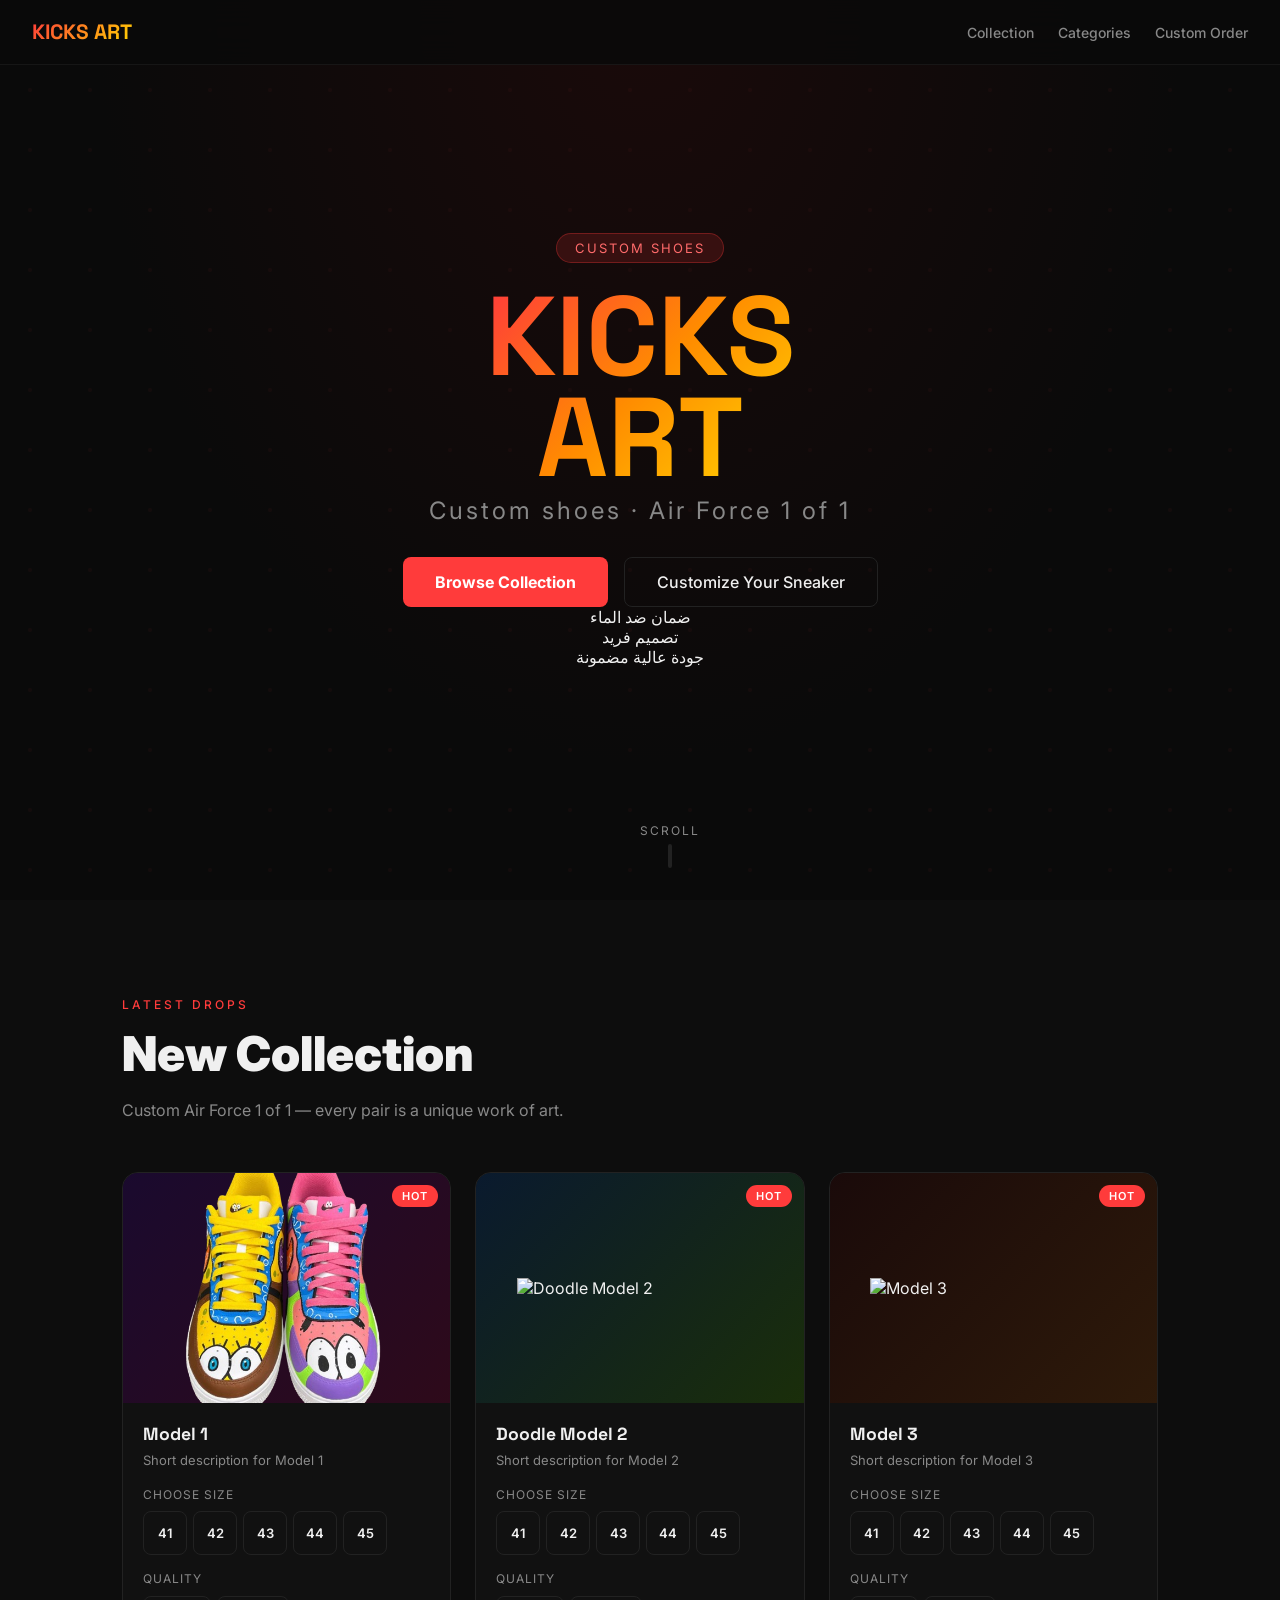
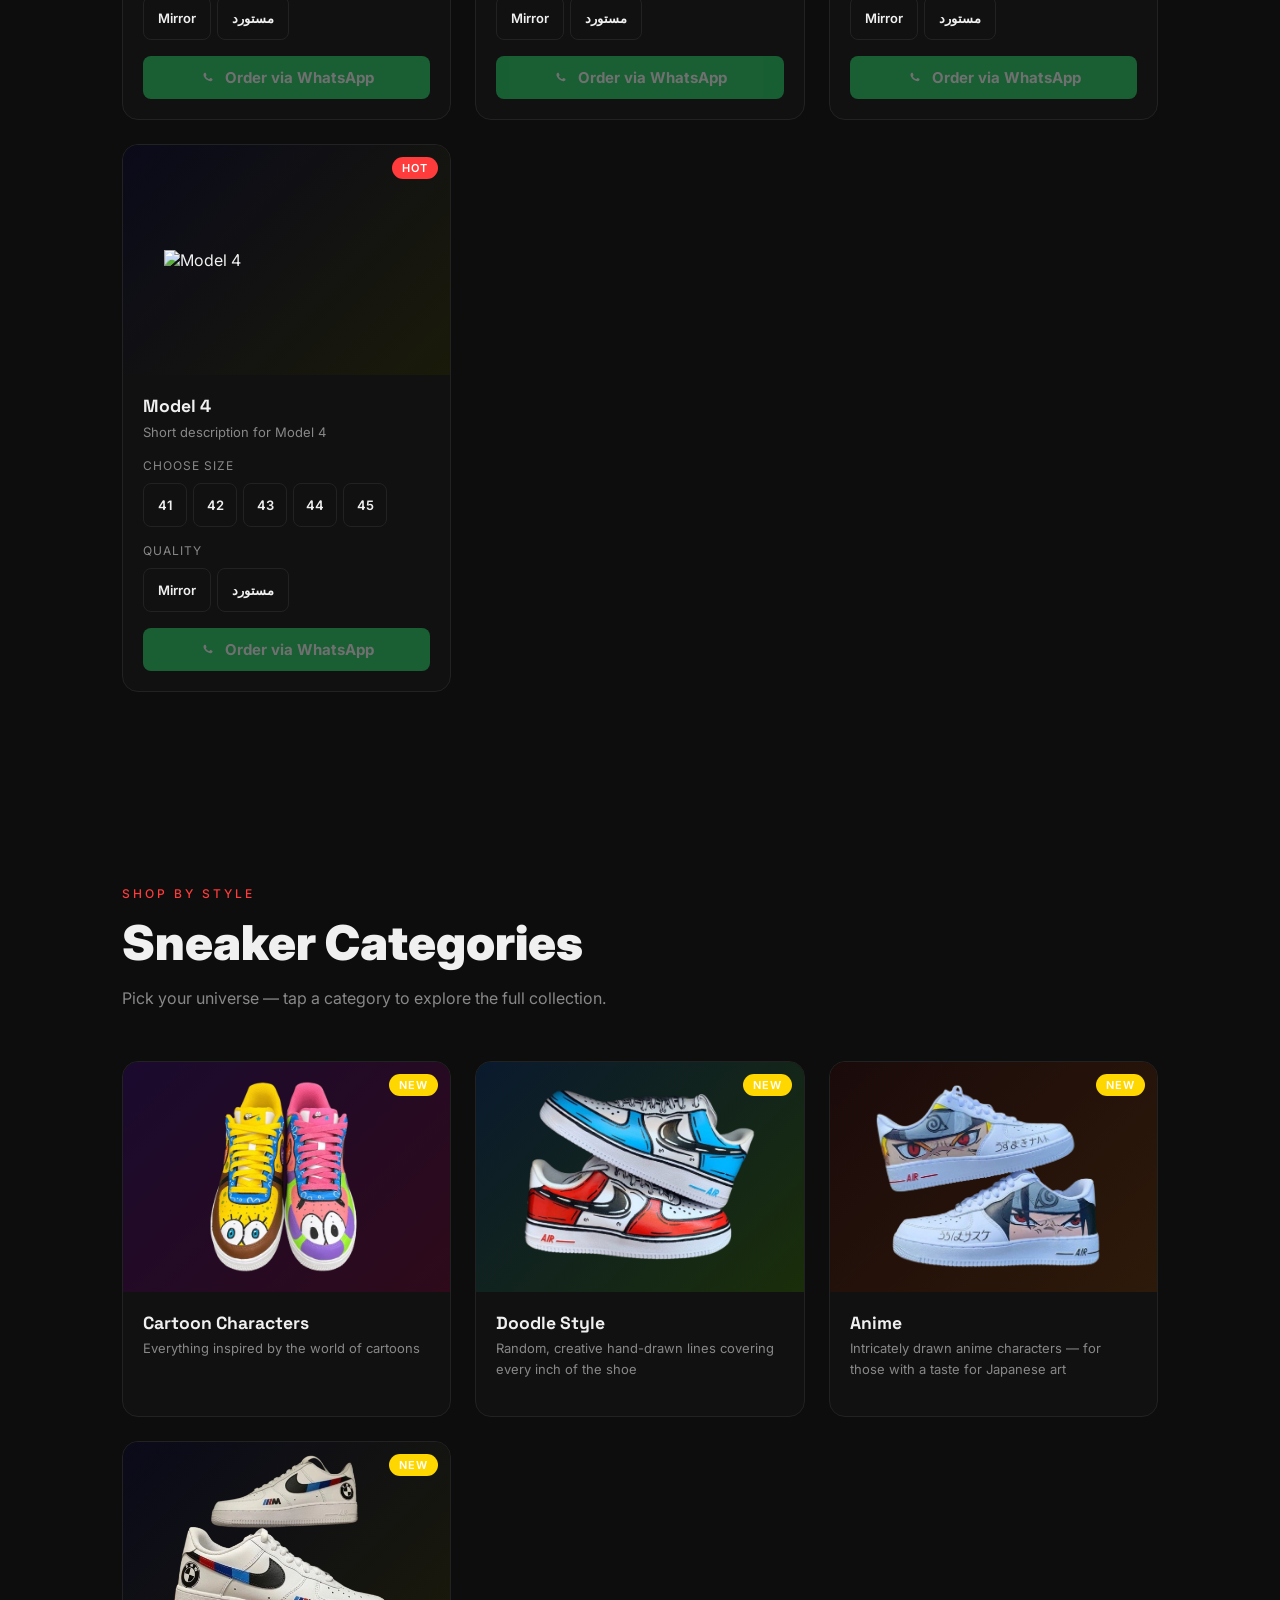
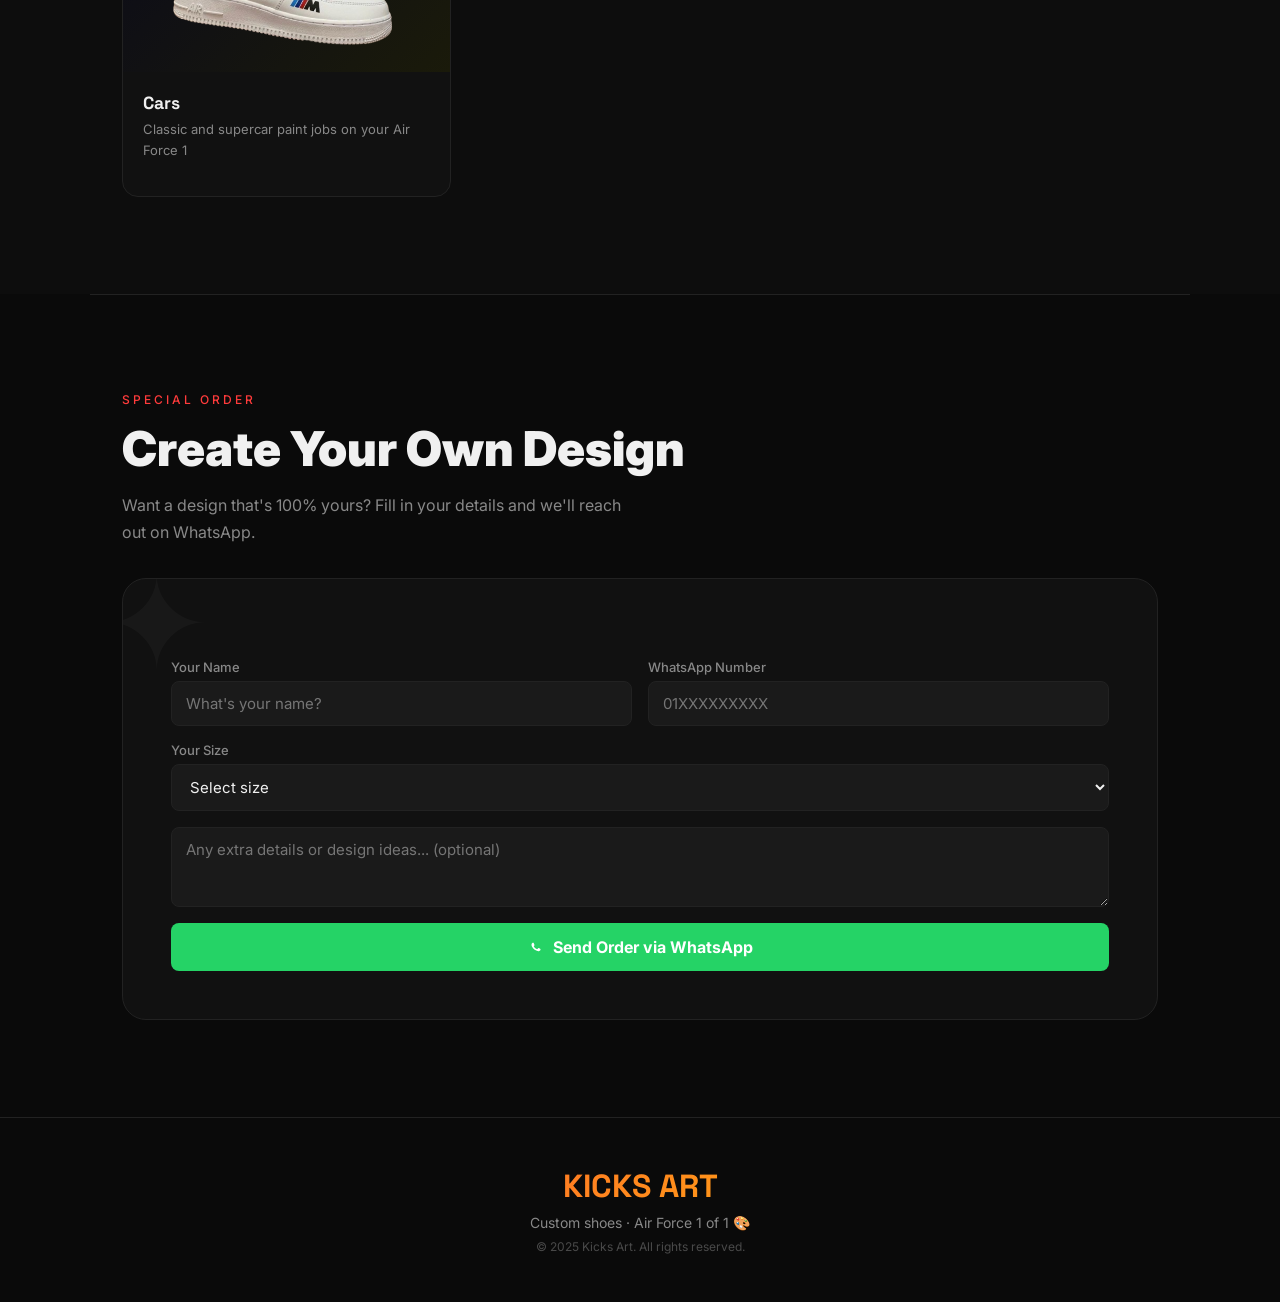
==== index.html @ 42e9f7ea "the website" ====
<!DOCTYPE html>
<html lang="en">
<head>
  <meta charset="UTF-8">
  <meta name="viewport" content="width=device-width, initial-scale=1.0">
  <title>Kicks Art — Custom Sneakers</title>
  <link rel="stylesheet" href="style.css">
</head>
<body>

  <nav>
    <a class="nav-logo" href="#">KICKS ART</a>
    <div class="nav-links">
      <a href="#products">Collection</a>
      <a href="#categories">Categories</a>
      <a href="#custom">Custom Order</a>
    </div>
  </nav>

  <!-- ── HERO ── -->
  <div class="hero">
    <div class="hero-badge"> Custom Shoes</div>
    <h1>KICKS<br>ART</h1>
    <h2>Custom shoes · Air Force 1 of 1</h2>
    <div class="hero-cta">
      <a href="#products" class="btn-primary">Browse Collection</a>
      <a href="#custom"   class="btn-outline">Customize Your Sneaker</a>
    </div>
     <div class="hero-features">
      <div class="hero-feature"><span></span> ضمان ضد الماء</div>
      <div class="hero-feature"><span></span> تصميم فريد </div>
      <div class="hero-feature"><span></span> جودة عالية مضمونة</div>
    </div>
    <div class="scroll-indicator">
      <span>SCROLL</span>
      <div class="scroll-dot"></div>
    </div>
  </div>

  <!-- ── NEW COLLECTION ── -->
  <div id="products" style="background:#0d0d0d;padding:1px 0">
    <section>
      <div class="products-header">
        <div>
          <div class="section-label">Latest Drops</div>
          <h2 class="section-title">New Collection</h2>
          <p class="section-sub">Custom Air Force 1 of 1 — every pair is a unique work of art.</p>
        </div>
      </div>
      <div class="products-grid" id="productsGrid"></div>
    </section>
  </div>

  <!-- ── SNEAKER CATEGORIES ── -->
  <div id="categories" style="background:#0d0d0d;padding:1px 0">
    <section>
      <div class="products-header">
        <div>
          <div class="section-label">Shop by Style</div>
          <h2 class="section-title">Sneaker Categories</h2>
          <p class="section-sub">Pick your universe — tap a category to explore the full collection.</p>
        </div>
      </div>
      <div class="products-grid" id="productsSEC"></div>
    </section>
  </div>

  <div class="divider"></div>

  <!-- ── CUSTOM ORDER FORM ── -->
  <div id="custom" style="padding:1px 0">
    <section>
      <div class="section-label">Special Order</div>
      <h2 class="section-title">Create Your Own Design</h2>
      <p class="section-sub">Want a design that's 100% yours? Fill in your details and we'll reach out on WhatsApp.</p>

      <div class="custom-section" style="margin-top:2rem">
        <div class="custom-form">
          <div class="form-group">
            <label class="form-label">Your Name</label>
            <input class="form-input" id="custName" placeholder="What's your name?" type="text">
          </div>
          <div class="form-group">
            <label class="form-label">WhatsApp Number</label>
            <input class="form-input" id="custPhone" placeholder="01XXXXXXXXX" type="tel">
          </div>
          <div class="form-group" style="grid-column:1/-1">
            <label class="form-label">Your Size</label>
            <select class="form-input" id="custSize" style="cursor:pointer">
              <option value="">Select size</option>
              <option>41</option>
              <option>42</option>
              <option>43</option>
              <option>44</option>
              <option>45</option>
            </select>
          </div>
          <textarea class="form-textarea" id="custDetails" placeholder="Any extra details or design ideas... (optional)"></textarea>
          <button class="form-submit" onclick="submitCustomOrder()">
            <svg class="wa-icon" width="18" height="18" viewBox="0 0 24 24" fill="white">
              <path d="M17.472 14.382c-.297-.149-1.758-.867-2.03-.967-.273-.099-.471-.148-.67.15-.197.297-.767.966-.94 1.164-.173.199-.347.223-.644.075-.297-.15-1.255-.463-2.39-1.475-.883-.788-1.48-1.761-1.653-2.059-.173-.297-.018-.458.13-.606.134-.133.298-.347.446-.52.149-.174.198-.298.298-.497.099-.198.05-.371-.025-.52-.075-.149-.669-1.612-.916-2.207-.242-.579-.487-.5-.669-.51-.173-.008-.371-.01-.57-.01-.198 0-.52.074-.792.372-.272.297-1.04 1.016-1.04 2.479 0 1.462 1.065 2.875 1.213 3.074.149.198 2.096 3.2 5.077 4.487.709.306 1.262.489 1.694.625.712.227 1.36.195 1.871.118.571-.085 1.758-.719 2.006-1.413.248-.694.248-1.289.173-1.413-.074-.124-.272-.198-.57-.347"/>
            </svg>
            Send Order via WhatsApp
          </button>
        </div>
      </div>
    </section>
  </div>

  <footer>
    <div class="footer-logo">KICKS ART</div>
    <p style="margin-bottom:0.5rem">Custom shoes · Air Force 1 of 1 🎨</p>
    <p style="font-size:12px;opacity:0.5">© 2025 Kicks Art. All rights reserved.</p>
  </footer>

  <script>
    const WA_NUMBER = "201032995178";
    const SIZES   = [41, 42, 43, 44, 45];
    const QUALITY = ["Mirror", "مستورد"];

    const selectedSizes   = {};
    const selectedQuality = {};

    /* ── NEW COLLECTION products ─────────────────────────────────────── */
    const PRODUCTS = [
      {
        id: 1,
        name: "Model 1",
        desc: "Short description for Model 1",
        tag: "HOT", tagClass: "tag-hot",
        bg: "linear-gradient(135deg,#1a0a2e,#2e0a1a)",
        image: "img/image-removebg-preview (4).png"
      },
      {
        id: 2,
        name: "Doodle Model 2",
        desc: "Short description for Model 2",
        tag: "HOT", tagClass: "tag-hot",
        bg: "linear-gradient(135deg,#0a1a2e,#1a2e0a)",
        image: "img/image-removebg-preview (2).png"
      },
      {
        id: 3,
        name: "Model 3",
        desc: "Short description for Model 3",
        tag: "HOT", tagClass: "tag-hot",
        bg: "linear-gradient(135deg,#1a0a0a,#2e1a0a)",
        image: "img/image-removebg-preview (3).png"
      },
      {
        id: 4,
        name: "Model 4",
        desc: "Short description for Model 4",
        tag: "HOT", tagClass: "tag-hot",
        bg: "linear-gradient(135deg,#0a0a1a,#1a1a0a)",
        image: "img/image-removebg-preview (5).png"
      },
    ];

    /* ── CATEGORY SECTIONS ────────────────────────────────────────────── */
    const Sections = [
      {
        id: 1,
        name: "Cartoon Characters",
        desc: "Everything inspired by the world of cartoons",
        tag: "NEW", tagClass: "tag-new",
        bg: "linear-gradient(135deg,#1a0a2e,#2e0a1a)",
        image: "img/image-removebg-preview (4).png",
        link: "cartoon.html",
        classs: "bg"
      },
      {
        id: 2,
        name: "Doodle Style",
        desc: "Random, creative hand-drawn lines covering every inch of the shoe",
        tag: "NEW", tagClass: "tag-new",
        bg: "linear-gradient(135deg,#0a1a2e,#1a2e0a)",
        image: "img/doodle.png",
        link: "doodle.html",
        classs: "sm"
      },
      {
        id: 3,
        name: "Anime",
        desc: "Intricately drawn anime characters — for those with a taste for Japanese art",
        tag: "NEW", tagClass: "tag-new",
        bg: "linear-gradient(135deg,#1a0a0a,#2e1a0a)",
        image: "img/anime.png",
        link: "anime.html",
        classs: "sm"
      },
      {
        id: 4,
        name: "Cars",
        desc: "Classic and supercar paint jobs on your Air Force 1",
        tag: "NEW", tagClass: "tag-new",
        bg: "linear-gradient(135deg,#0a0a1a,#1a1a0a)",
        image: "img/car.png",
        link: "cars.html",
        classs: "sm"
      },
    ];

    /* ── RENDER helpers ───────────────────────────────────────────────── */
    const waIconSVG = `<svg class="wa-icon" width="18" height="18" viewBox="0 0 24 24" fill="white"><path d="M17.472 14.382c-.297-.149-1.758-.867-2.03-.967-.273-.099-.471-.148-.67.15-.197.297-.767.966-.94 1.164-.173.199-.347.223-.644.075-.297-.15-1.255-.463-2.39-1.475-.883-.788-1.48-1.761-1.653-2.059-.173-.297-.018-.458.13-.606.134-.133.298-.347.446-.52.149-.174.198-.298.298-.497.099-.198.05-.371-.025-.52-.075-.149-.669-1.612-.916-2.207-.242-.579-.487-.5-.669-.51-.173-.008-.371-.01-.57-.01-.198 0-.52.074-.792.372-.272.297-1.04 1.016-1.04 2.479 0 1.462 1.065 2.875 1.213 3.074.149.198 2.096 3.2 5.077 4.487.709.306 1.262.489 1.694.625.712.227 1.36.195 1.871.118.571-.085 1.758-.719 2.006-1.413.248-.694.248-1.289.173-1.413-.074-.124-.272-.198-.57-.347"/></svg>`;

    function productCardHTML(p) {
      return `
      <div class="product-card">
        <div class="product-img" style="background:${p.bg}">
          <img class="${p.classs}" src="${p.image}" style="width:80%;" alt="${p.name}">
          ${p.tag ? `<span class="product-tag ${p.tagClass}">${p.tag}</span>` : ""}
        </div>
        <div class="product-body">
          <div class="product-name">${p.name}</div>
          <div class="product-desc">${p.desc}</div>
          <div class="size-label">Choose Size</div>
          <div class="sizes">
            ${SIZES.map(s => `<button class="size-btn" data-product="${p.id}" data-size="${s}" onclick="selectSize(${p.id},'${s}',this)">${s}</button>`).join("")}
          </div>
          <div class="size-label">Quality</div>
          <div class="qua">
            ${QUALITY.map(q => `<button class="qua-btn" data-product="${p.id}" data-quality="${q}" onclick="selectQuality(${p.id},'${q}',this)">${q}</button>`).join("")}
          </div>
          <button class="order-btn" id="order-${p.id}" onclick="orderProduct(${p.id},'${p.name}')">
            ${waIconSVG} Order via WhatsApp
          </button>
        </div>
      </div>`;
    }

    function renderProducts() {
      document.getElementById("productsGrid").innerHTML = PRODUCTS.map(productCardHTML).join("");
    }

    function renderSections() {
      document.getElementById("productsSEC").innerHTML = Sections.map(p => `
      <div class="product-card" style="cursor:pointer" onclick="location.href='${p.link}'">
        <div class="product-img" style="background:${p.bg}">
          <img class="${p.classs}" src="${p.image}" alt="${p.name}">
          ${p.tag ? `<span class="product-tag ${p.tagClass}">${p.tag}</span>` : ""}
        </div>
        <div class="product-body">
          <div class="product-name">${p.name}</div>
          <div class="product-desc">${p.desc}</div>
        </div>
      </div>`).join("");
    }

    /* ── Interaction logic ────────────────────────────────────────────── */
    function selectSize(productId, size, btn) {
      document.querySelectorAll(`[data-product="${productId}"][data-size]`).forEach(b => b.classList.remove("selected"));
      btn.classList.add("selected");
      selectedSizes[productId] = size;
      updateOrderButton(productId);
    }

    function selectQuality(productId, quality, btn) {
      document.querySelectorAll(`[data-product="${productId}"][data-quality]`).forEach(b => b.classList.remove("selected"));
      btn.classList.add("selected");
      selectedQuality[productId] = quality;
      updateOrderButton(productId);
    }

    function updateOrderButton(productId) {
      const btn = document.getElementById(`order-${productId}`);
      if (selectedSizes[productId] && selectedQuality[productId]) {
        btn.classList.add("ready");
      } else {
        btn.classList.remove("ready");
      }
    }

    function orderProduct(productId, productName) {
      const size    = selectedSizes[productId];
      const quality = selectedQuality[productId];
      if (!size || !quality) return;
      const msg = encodeURIComponent(
        `أهلاً
عايز أطلب "${productName}"\nfrom Kicks Art\nSize: ${size}\nQuality: ${quality}`
      );
      window.open(`https://wa.me/${WA_NUMBER}?text=${msg}`, "_blank");
    }

    function submitCustomOrder() {
      const name    = document.getElementById("custName").value.trim();
      const phone   = document.getElementById("custPhone").value.trim();
      const size    = document.getElementById("custSize").value;
      const details = document.getElementById("custDetails").value.trim();
      if (!name || !phone) { alert("Please enter your name and phone number 🙏"); return; }
      let msg = `Hello \nI'd like a custom sneaker from Kicks Art\n\nName: ${name}\nPhone: ${phone}`;
      if (size)    msg += `\nSize: ${size}`;
      if (details) msg += `\nExtra details: ${details}`;
      msg += `\n\nLooking forward to hearing from you! 🔥`;
      window.open(`https://wa.me/${WA_NUMBER}?text=${encodeURIComponent(msg)}`, "_blank");
    }

    renderProducts();
    renderSections();

    document.querySelectorAll('a[href^="#"]').forEach(a => {
      a.addEventListener("click", e => {
        e.preventDefault();
        const el = document.querySelector(a.getAttribute("href"));
        if (el) el.scrollIntoView({ behavior: "smooth", block: "start" });
      });
    });
  </script>
</body>
</html>
---- style.css ----
/* ===========================
   KICKS ART — Global Styles
   =========================== */

@import url('https://fonts.googleapis.com/css2?family=Space+Grotesk:wght@400;500;700&family=Inter:wght@400;500;700;900&display=swap');

* {
  margin: 0;
  padding: 0;
  box-sizing: border-box;
}

:root {
  --wa:      #25D366;
  --accent:  #FF3B3B;
  --dark:    #0A0A0A;
  --card:    #111111;
  --border:  #222222;
  --text:    #F0F0F0;
  --muted:   #888888;
  --gold:    #FFD700;
}

body {
  background: var(--dark);
  color: var(--text);
  font-family: 'Inter', sans-serif;
  min-height: 100vh;
  overflow-x: hidden;
  direction: ltr;
  text-align: left;
}

/* ── NAV ── */
nav {
  position: fixed;
  top: 0; left: 0; right: 0;
  z-index: 100;
  display: flex;
  justify-content: space-between;
  align-items: center;
  padding: 1.2rem 2rem;
  background: rgba(10,10,10,0.85);
  backdrop-filter: blur(20px);
  border-bottom: 1px solid rgba(255,255,255,0.05);
}

.nav-logo {
  font-family: 'Space Grotesk', sans-serif;
  font-size: 1.3rem;
  font-weight: 700;
  background: linear-gradient(135deg, #FF3B3B, #FFD700);
  -webkit-background-clip: text;
  -webkit-text-fill-color: transparent;
  background-clip: text;
  text-decoration: none;
}

.nav-links {
  display: flex;
  gap: 1.5rem;
}

.nav-links a {
  color: var(--muted);
  text-decoration: none;
  font-size: 14px;
  font-weight: 500;
  transition: color 0.2s;
}

.nav-links a:hover { color: var(--text); }

/* ── HERO ── */
.hero {
  min-height: 100vh;
  display: flex;
  flex-direction: column;
  align-items: center;
  justify-content: center;
  position: relative;
  overflow: hidden;
  text-align: center;
  padding: 2rem;
  background: radial-gradient(ellipse at top, #1a0a0a 0%, #0A0A0A 60%);
}

.hero::before {
  content: '';
  position: absolute;
  inset: 0;
  background: url("data:image/svg+xml,%3Csvg width='60' height='60' viewBox='0 0 60 60' xmlns='http://www.w3.org/2000/svg'%3E%3Cg fill='none' fill-rule='evenodd'%3E%3Cg fill='%23FF3B3B' fill-opacity='0.04'%3E%3Ccircle cx='30' cy='30' r='2'/%3E%3C/g%3E%3C/g%3E%3C/svg%3E");
  z-index: 0;
}

.hero-badge {
  background: rgba(255,59,59,0.15);
  border: 1px solid rgba(255,59,59,0.3);
  color: #FF6B6B;
  padding: 6px 18px;
  border-radius: 100px;
  font-size: 13px;
  margin-bottom: 1.5rem;
  letter-spacing: 2px;
  text-transform: uppercase;
  position: relative;
  z-index: 1;
}

.hero h1 {
  font-size: clamp(3rem, 10vw, 7rem);
  font-weight: 900;
  line-height: 0.9;
  position: relative;
  z-index: 1;
  margin-bottom: 0.5rem;
  font-family: 'Space Grotesk', sans-serif;
  background: linear-gradient(135deg, #FF3B3B, #FF8C00, #FFD700);
  -webkit-background-clip: text;
  -webkit-text-fill-color: transparent;
  background-clip: text;
}

.hero h2 {
  font-size: clamp(1rem, 3vw, 1.5rem);
  color: var(--muted);
  font-weight: 400;
  position: relative;
  z-index: 1;
  margin-bottom: 2rem;
  letter-spacing: 3px;
}

.hero-cta {
  display: flex;
  gap: 1rem;
  flex-wrap: wrap;
  justify-content: center;
  position: relative;
  z-index: 1;
}

/* ── CATEGORY HERO (sub-pages) ── */
.category-hero {
  min-height: 50vh;
  display: flex;
  flex-direction: column;
  align-items: center;
  justify-content: center;
  text-align: center;
  padding: 8rem 2rem 4rem;
  position: relative;
  overflow: hidden;
  background: radial-gradient(ellipse at top, #1a0a0a 0%, #0A0A0A 70%);
}

.category-hero::before {
  content: '';
  position: absolute;
  inset: 0;
  background: url("data:image/svg+xml,%3Csvg width='60' height='60' viewBox='0 0 60 60' xmlns='http://www.w3.org/2000/svg'%3E%3Cg fill='none' fill-rule='evenodd'%3E%3Cg fill='%23FF3B3B' fill-opacity='0.04'%3E%3Ccircle cx='30' cy='30' r='2'/%3E%3C/g%3E%3C/g%3E%3C/svg%3E");
  z-index: 0;
}

.category-hero > * { position: relative; z-index: 1; }

.category-hero h1 {
  font-size: clamp(2.5rem, 8vw, 5rem);
  font-weight: 900;
  font-family: 'Space Grotesk', sans-serif;
  background: linear-gradient(135deg, #FF3B3B, #FF8C00, #FFD700);
  -webkit-background-clip: text;
  -webkit-text-fill-color: transparent;
  background-clip: text;
  margin-bottom: 0.75rem;
}

.category-hero p {
  color: var(--muted);
  font-size: 1rem;
  max-width: 480px;
  line-height: 1.7;
}

/* ── BUTTONS ── */
.btn-primary {
  background: var(--accent);
  color: #fff;
  padding: 14px 32px;
  border: none;
  border-radius: 8px;
  font-size: 16px;
  font-family: 'Inter', sans-serif;
  font-weight: 700;
  cursor: pointer;
  text-decoration: none;
  display: inline-flex;
  align-items: center;
  gap: 8px;
  transition: transform 0.2s, box-shadow 0.2s;
}

.btn-primary:hover {
  transform: translateY(-2px);
  box-shadow: 0 8px 25px rgba(255,59,59,0.4);
}

.btn-outline {
  background: transparent;
  color: var(--text);
  padding: 14px 32px;
  border: 1px solid var(--border);
  border-radius: 8px;
  font-size: 16px;
  font-family: 'Inter', sans-serif;
  font-weight: 500;
  cursor: pointer;
  text-decoration: none;
  display: inline-flex;
  align-items: center;
  gap: 8px;
  transition: border-color 0.2s, background 0.2s;
}

.btn-outline:hover {
  border-color: #555;
  background: #1a1a1a;
}

.btn-back {
  display: inline-flex;
  align-items: center;
  gap: 6px;
  color: var(--muted);
  text-decoration: none;
  font-size: 14px;
  font-weight: 500;
  transition: color 0.2s;
  margin-bottom: 1rem;
}

.btn-back:hover { color: var(--text); }

/* ── SCROLL INDICATOR ── */
.scroll-indicator {
  position: absolute;
  bottom: 2rem;
  left: 50%;
  transform: translateX(-50%);
  z-index: 1;
  display: flex;
  flex-direction: column;
  align-items: center;
  gap: 6px;
  color: var(--muted);
  font-size: 12px;
  letter-spacing: 2px;
}

.scroll-dot {
  width: 4px;
  height: 24px;
  border-radius: 100px;
  background: var(--border);
  position: relative;
  overflow: hidden;
}

.scroll-dot::after {
  content: '';
  position: absolute;
  top: -100%; left: 0;
  width: 100%; height: 100%;
  background: var(--accent);
  border-radius: 100px;
  animation: scrollDot 1.5s ease-in-out infinite;
}

@keyframes scrollDot { to { top: 100%; } }

/* ── SECTION LAYOUT ── */
section {
  padding: 6rem 2rem;
  max-width: 1100px;
  margin: 0 auto;
}

.section-label {
  font-size: 12px;
  letter-spacing: 3px;
  text-transform: uppercase;
  color: var(--accent);
  font-weight: 500;
  margin-bottom: 1rem;
}

.section-title {
  font-size: clamp(2rem, 5vw, 3rem);
  font-weight: 900;
  line-height: 1.1;
  margin-bottom: 1rem;
}

.section-sub {
  color: var(--muted);
  font-size: 1rem;
  max-width: 500px;
  line-height: 1.7;
}

.divider {
  height: 1px;
  background: var(--border);
  max-width: 1100px;
  margin: 0 auto;
}

/* ── PRODUCTS ── */
.products-header {
  display: flex;
  justify-content: space-between;
  align-items: flex-end;
  margin-bottom: 3rem;
  flex-wrap: wrap;
  gap: 1rem;
}

.products-grid {
  display: grid;
  grid-template-columns: repeat(auto-fill, minmax(300px, 1fr));
  gap: 1.5rem;
}

.product-card {
  background: var(--card);
  border: 1px solid var(--border);
  border-radius: 16px;
  overflow: hidden;
  transition: border-color 0.2s, transform 0.2s;
}

.product-card:hover {
  border-color: #333;
  transform: translateY(-4px);
}

.product-img{
  height:230px;
  display:flex;
  align-items:center;
  justify-content:center;
  overflow:hidden;
  position:relative;
  padding:10px;
}

.product-img .sm{
  width:80%;          /* تكبير */
  height:280%;
  object-fit:contain;  /* يحافظ على الشكل */
  object-position:center;
}
.product-img .bg{
  width:60%;          /* تكبير */
  height:280%;
  object-fit:contain;  /* يحافظ على الشكل */
  object-position:center;
}
.product-img .th{
  width:60%;          /* تكبير */
  height:280%;
  object-fit:contain;  /* يحافظ على الشكل */
  object-position:center;
}
.product-img .ff{
  width:75%;          /* تكبير */
  height:280%;
  object-fit:contain;  /* يحافظ على الشكل */
  object-position:center;
}

.product-tag {
  position: absolute;
  top: 12px; right: 12px;
  color: #fff;
  font-size: 11px;
  padding: 4px 10px;
  border-radius: 100px;
  font-weight: 600;
  letter-spacing: 1px;
}

.tag-hot { background: var(--accent); }
.tag-new { background: var(--gold); color: #ffffff; }

.product-body { padding: 1.25rem; }

.product-name {
  font-size: 1.1rem;
  font-weight: 700;
  margin-bottom: 0.3rem;
  font-family: 'Space Grotesk', sans-serif;
}

.product-desc {
  font-size: 13px;
  color: var(--muted);
  margin-bottom: 1rem;
  line-height: 1.6;
}

/* ── SIZE & QUALITY SELECTORS ── */
.size-label {
  font-size: 12px;
  color: var(--muted);
  letter-spacing: 1px;
  text-transform: uppercase;
  margin-bottom: 0.6rem;
}

.sizes {
  display: flex;
  gap: 6px;
  flex-wrap: wrap;
  margin-bottom: 1rem;
}

.qua {
  display: flex;
  gap: 6px;
  flex-wrap: wrap;
  margin-bottom: 1rem;
}

.size-btn {
  width: 44px; height: 44px;
  border-radius: 8px;
  border: 1px solid var(--border);
  background: transparent;
  color: var(--text);
  font-size: 13px;
  font-weight: 600;
  cursor: pointer;
  font-family: 'Inter', sans-serif;
  transition: all 0.15s;
}

.size-btn:hover { border-color: #555; background: #1a1a1a; }
.size-btn.selected { border-color: var(--accent); background: #1f1f1f; color: var(--wa); }

.qua-btn {
  padding: 0 14px;
  height: 44px;
  border-radius: 8px;
  border: 1px solid var(--border);
  background: transparent;
  color: var(--text);
  font-size: 13px;
  font-weight: 600;
  cursor: pointer;
  font-family: 'Inter', sans-serif;
  transition: all 0.15s;
}

.qua-btn:hover { border-color: #555; background: #1a1a1a; }
.qua-btn.selected { border-color: var(--accent); background: #1f1f1f; color: var(--wa); }

/* ── ORDER BUTTON ── */
.order-btn {
  width: 100%;
  padding: 12px;
  border-radius: 8px;
  border: none;
  background: var(--wa);
  color: #fff;
  font-size: 15px;
  font-weight: 700;
  font-family: 'Inter', sans-serif;
  cursor: pointer;
  display: flex;
  align-items: center;
  justify-content: center;
  gap: 8px;
  transition: transform 0.15s, opacity 0.15s;
  opacity: 0.4;
  pointer-events: none;
}

.order-btn.ready { opacity: 1; pointer-events: all; }
.order-btn.ready:hover  { transform: scale(1.02); }
.order-btn.ready:active { transform: scale(0.98); }

/* ── CUSTOM ORDER FORM ── */
.custom-section {
  background: var(--card);
  border: 1px solid var(--border);
  border-radius: 24px;
  padding: 3rem;
  position: relative;
  overflow: hidden;
}

.custom-section::before {
  content: '✦';
  position: absolute;
  font-size: 8rem;
  opacity: 0.03;
  top: -20px; left: -20px;
  line-height: 1;
}

.custom-form {
  display: grid;
  grid-template-columns: 1fr 1fr;
  gap: 1rem;
  margin-top: 2rem;
}

@media (max-width: 600px) {
  .custom-form { grid-template-columns: 1fr; }
}

.form-group {
  display: flex;
  flex-direction: column;
  gap: 6px;
}

.form-label {
  font-size: 13px;
  color: var(--muted);
  font-weight: 500;
}

.form-input {
  background: #1a1a1a;
  border: 1px solid var(--border);
  border-radius: 8px;
  padding: 12px 14px;
  color: var(--text);
  font-size: 15px;
  font-family: 'Inter', sans-serif;
  outline: none;
  transition: border-color 0.2s;
}

.form-input:focus { border-color: var(--accent); }

.form-textarea {
  background: #1a1a1a;
  border: 1px solid var(--border);
  border-radius: 8px;
  padding: 12px 14px;
  color: var(--text);
  font-size: 15px;
  font-family: 'Inter', sans-serif;
  outline: none;
  transition: border-color 0.2s;
  resize: vertical;
  min-height: 80px;
  grid-column: 1 / -1;
}

.form-textarea:focus { border-color: var(--accent); }

.form-submit {
  grid-column: 1 / -1;
  padding: 14px;
  border-radius: 8px;
  border: none;
  background: var(--wa);
  color: #fff;
  font-size: 16px;
  font-weight: 700;
  font-family: 'Inter', sans-serif;
  cursor: pointer;
  display: flex;
  align-items: center;
  justify-content: center;
  gap: 8px;
  transition: transform 0.15s;
}

.form-submit:hover  { transform: scale(1.02); }
.form-submit:active { transform: scale(0.98); }

/* ── FOOTER ── */
footer {
  border-top: 1px solid var(--border);
  padding: 3rem 2rem;
  text-align: center;
  color: var(--muted);
  font-size: 14px;
}

.footer-logo {
  font-family: 'Space Grotesk', sans-serif;
  font-size: 2rem;
  font-weight: 700;
  background: linear-gradient(135deg, #FF3B3B, #FFD700);
  -webkit-background-clip: text;
  -webkit-text-fill-color: transparent;
  background-clip: text;
  margin-bottom: 0.5rem;
}

/* ── ANIMATIONS ── */
@keyframes fadeUp {
  from { opacity: 0; transform: translateY(20px); }
  to   { opacity: 1; transform: translateY(0); }
}

.hero > * { animation: fadeUp 0.6s ease both; }
.hero .hero-badge  { animation-delay: 0.1s; }
.hero h1           { animation-delay: 0.2s; }
.hero h2           { animation-delay: 0.3s; }
.hero .hero-cta    { animation-delay: 0.4s; }

/* ── WHATSAPP ICON ── */
.wa-icon { flex-shrink: 0; }
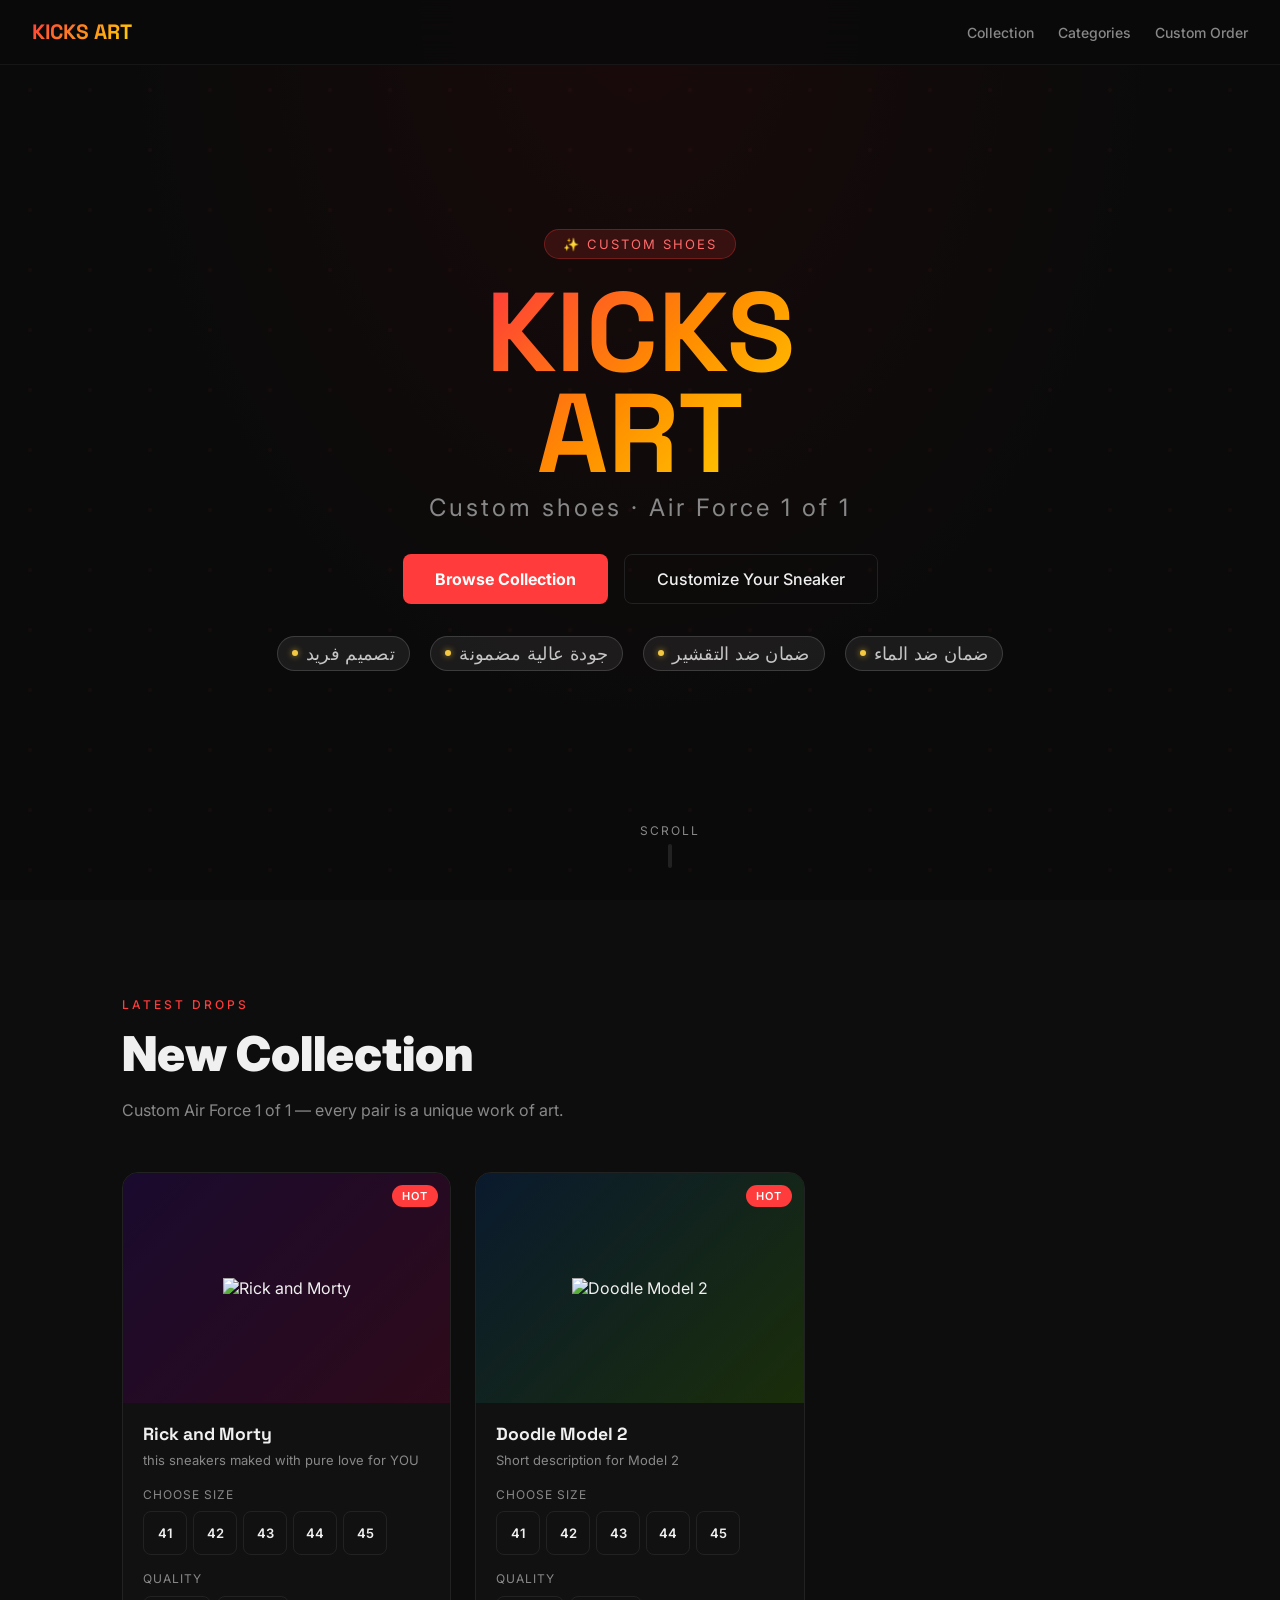
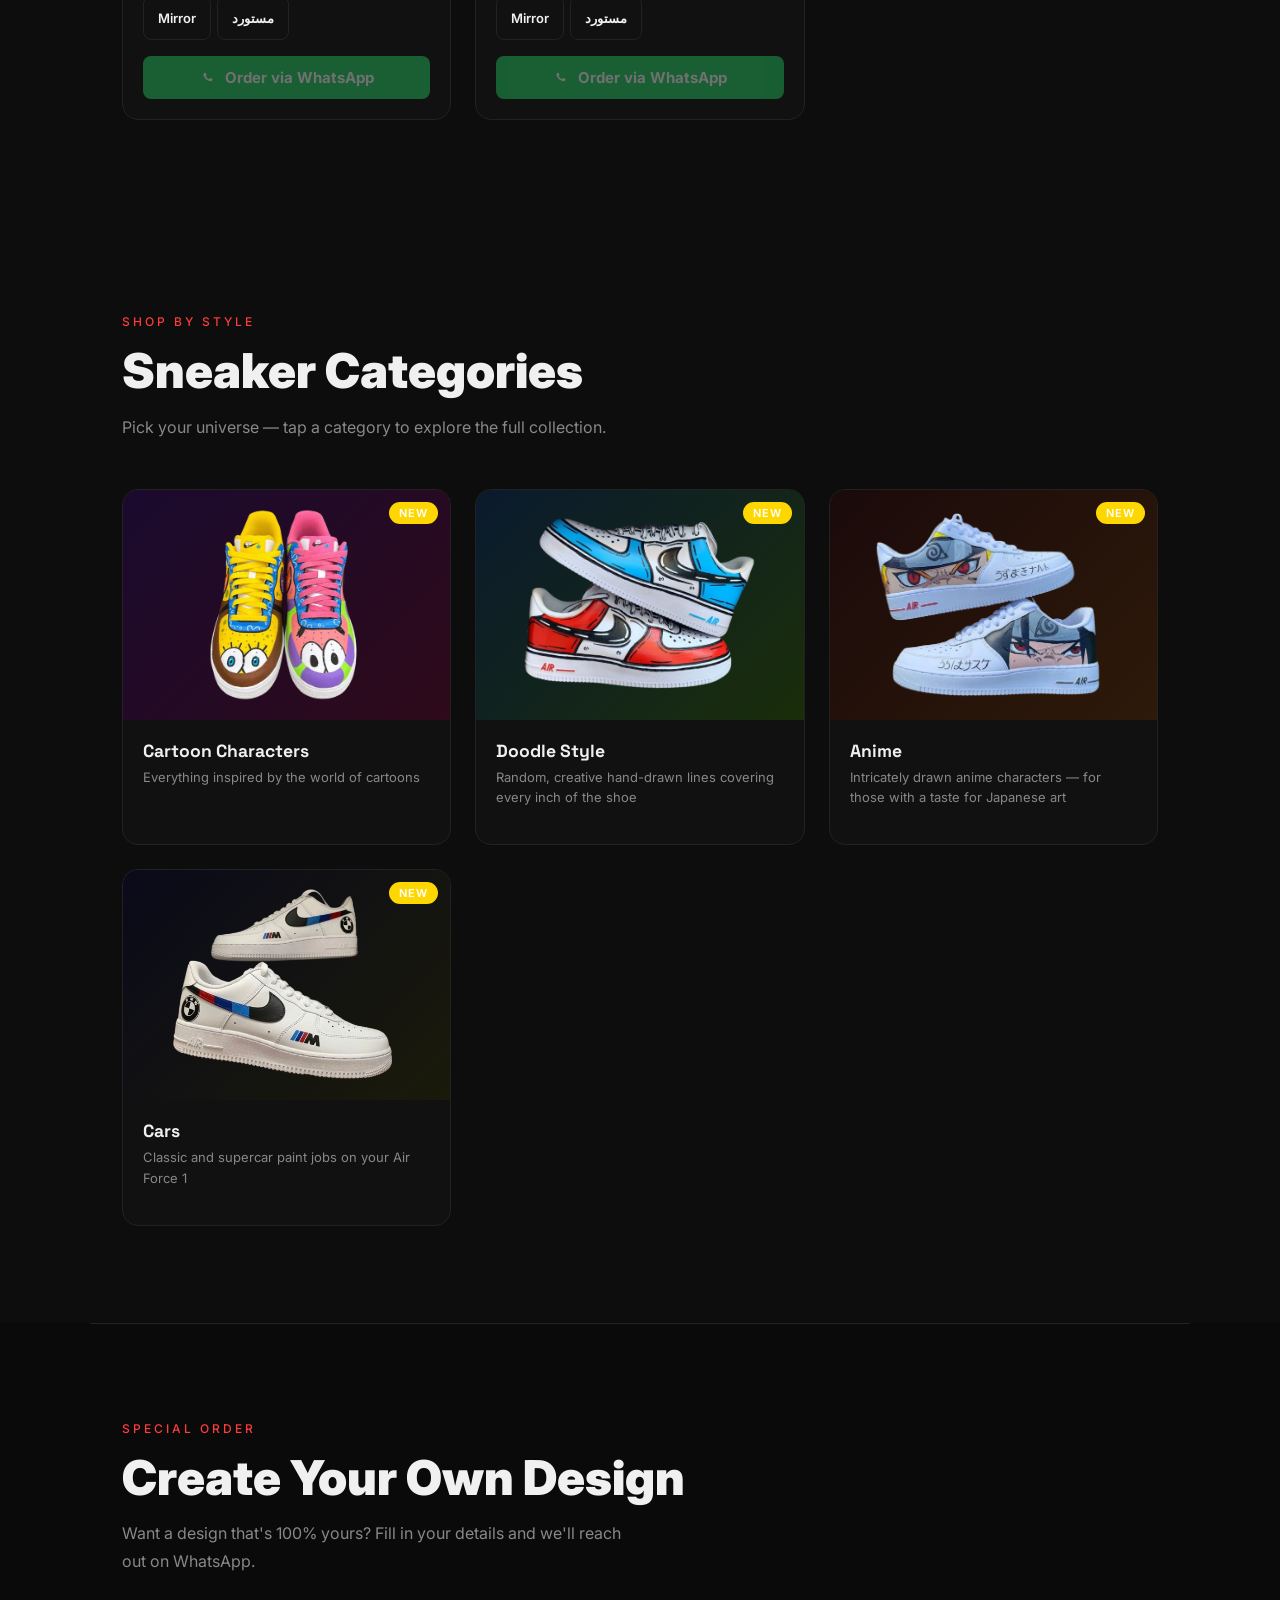
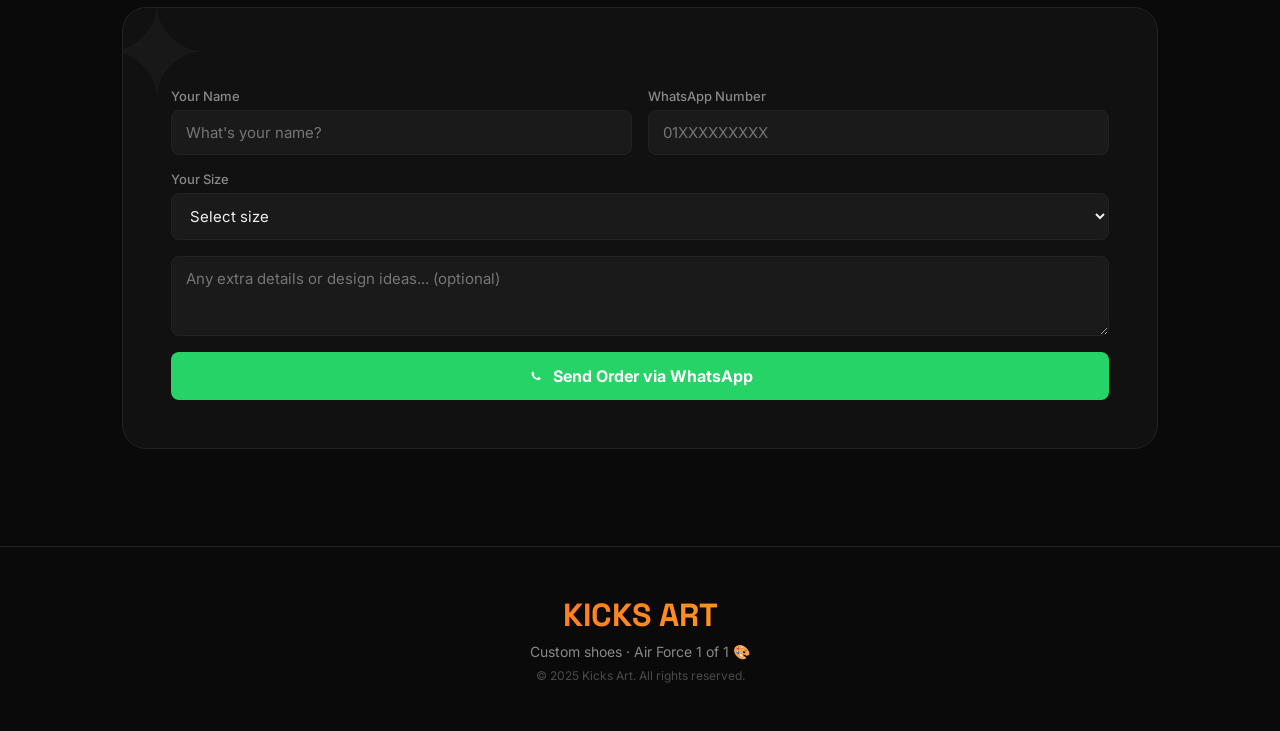
==== commit aa5506e1: "redesign" ====
--- a/index.html
+++ b/index.html
@@ -19,17 +19,18 @@
 
   <!-- ── HERO ── -->
   <div class="hero">
-    <div class="hero-badge"> Custom Shoes</div>
+    <div class="hero-badge">✨ Custom Shoes</div>
     <h1>KICKS<br>ART</h1>
     <h2>Custom shoes · Air Force 1 of 1</h2>
     <div class="hero-cta">
       <a href="#products" class="btn-primary">Browse Collection</a>
       <a href="#custom"   class="btn-outline">Customize Your Sneaker</a>
     </div>
-     <div class="hero-features">
+    <div class="hero-features">
+      <div class="hero-feature"><span></span> تصميم فريد</div>
+      <div class="hero-feature"><span></span> جودة عالية مضمونة</div>
+      <div class="hero-feature"><span></span> ضمان ضد التقشير </div>
       <div class="hero-feature"><span></span> ضمان ضد الماء</div>
-      <div class="hero-feature"><span></span> تصميم فريد </div>
-      <div class="hero-feature"><span></span> جودة عالية مضمونة</div>
     </div>
     <div class="scroll-indicator">
       <span>SCROLL</span>
@@ -88,11 +89,8 @@
             <label class="form-label">Your Size</label>
             <select class="form-input" id="custSize" style="cursor:pointer">
               <option value="">Select size</option>
-              <option>41</option>
-              <option>42</option>
-              <option>43</option>
-              <option>44</option>
-              <option>45</option>
+              <option>39</option><option>40</option><option>41</option>
+              <option>42</option><option>43</option><option>44</option><option>45</option>
             </select>
           </div>
           <textarea class="form-textarea" id="custDetails" placeholder="Any extra details or design ideas... (optional)"></textarea>
@@ -113,23 +111,18 @@
     <p style="font-size:12px;opacity:0.5">© 2025 Kicks Art. All rights reserved.</p>
   </footer>
 
+  <script src="Shared.js"></script>
   <script>
-    const WA_NUMBER = "201032995178";
-    const SIZES   = [41, 42, 43, 44, 45];
-    const QUALITY = ["Mirror", "مستورد"];
-
-    const selectedSizes   = {};
-    const selectedQuality = {};
-
     /* ── NEW COLLECTION products ─────────────────────────────────────── */
     const PRODUCTS = [
       {
         id: 1,
-        name: "Model 1",
-        desc: "Short description for Model 1",
+        name: "Rick and Morty",
+        desc: "this sneakers maked with pure love for YOU",
         tag: "HOT", tagClass: "tag-hot",
         bg: "linear-gradient(135deg,#1a0a2e,#2e0a1a)",
-        image: "img/image-removebg-preview (4).png"
+        image: "img/design 1.png",
+        prices: { Mirror: 1800, "مستورد": 1200 }
       },
       {
         id: 2,
@@ -137,23 +130,8 @@
         desc: "Short description for Model 2",
         tag: "HOT", tagClass: "tag-hot",
         bg: "linear-gradient(135deg,#0a1a2e,#1a2e0a)",
-        image: "img/image-removebg-preview (2).png"
-      },
-      {
-        id: 3,
-        name: "Model 3",
-        desc: "Short description for Model 3",
-        tag: "HOT", tagClass: "tag-hot",
-        bg: "linear-gradient(135deg,#1a0a0a,#2e1a0a)",
-        image: "img/image-removebg-preview (3).png"
-      },
-      {
-        id: 4,
-        name: "Model 4",
-        desc: "Short description for Model 4",
-        tag: "HOT", tagClass: "tag-hot",
-        bg: "linear-gradient(135deg,#0a0a1a,#1a1a0a)",
-        image: "img/image-removebg-preview (5).png"
+        image: "img/design 2.png",
+        prices: { Mirror: 1800, "مستورد": 1200 }
       },
     ];
 
@@ -166,8 +144,7 @@
         tag: "NEW", tagClass: "tag-new",
         bg: "linear-gradient(135deg,#1a0a2e,#2e0a1a)",
         image: "img/image-removebg-preview (4).png",
-        link: "cartoon.html",
-        classs: "bg"
+        link: "cartoon.html", classs: "bg"
       },
       {
         id: 2,
@@ -176,8 +153,7 @@
         tag: "NEW", tagClass: "tag-new",
         bg: "linear-gradient(135deg,#0a1a2e,#1a2e0a)",
         image: "img/doodle.png",
-        link: "doodle.html",
-        classs: "sm"
+        link: "doodle.html", classs: "sm"
       },
       {
         id: 3,
@@ -186,8 +162,7 @@
         tag: "NEW", tagClass: "tag-new",
         bg: "linear-gradient(135deg,#1a0a0a,#2e1a0a)",
         image: "img/anime.png",
-        link: "anime.html",
-        classs: "sm"
+        link: "anime.html", classs: "sm"
       },
       {
         id: 4,
@@ -196,42 +171,9 @@
         tag: "NEW", tagClass: "tag-new",
         bg: "linear-gradient(135deg,#0a0a1a,#1a1a0a)",
         image: "img/car.png",
-        link: "cars.html",
-        classs: "sm"
+        link: "cars.html", classs: "sm"
       },
     ];
-
-    /* ── RENDER helpers ───────────────────────────────────────────────── */
-    const waIconSVG = `<svg class="wa-icon" width="18" height="18" viewBox="0 0 24 24" fill="white"><path d="M17.472 14.382c-.297-.149-1.758-.867-2.03-.967-.273-.099-.471-.148-.67.15-.197.297-.767.966-.94 1.164-.173.199-.347.223-.644.075-.297-.15-1.255-.463-2.39-1.475-.883-.788-1.48-1.761-1.653-2.059-.173-.297-.018-.458.13-.606.134-.133.298-.347.446-.52.149-.174.198-.298.298-.497.099-.198.05-.371-.025-.52-.075-.149-.669-1.612-.916-2.207-.242-.579-.487-.5-.669-.51-.173-.008-.371-.01-.57-.01-.198 0-.52.074-.792.372-.272.297-1.04 1.016-1.04 2.479 0 1.462 1.065 2.875 1.213 3.074.149.198 2.096 3.2 5.077 4.487.709.306 1.262.489 1.694.625.712.227 1.36.195 1.871.118.571-.085 1.758-.719 2.006-1.413.248-.694.248-1.289.173-1.413-.074-.124-.272-.198-.57-.347"/></svg>`;
-
-    function productCardHTML(p) {
-      return `
-      <div class="product-card">
-        <div class="product-img" style="background:${p.bg}">
-          <img class="${p.classs}" src="${p.image}" style="width:80%;" alt="${p.name}">
-          ${p.tag ? `<span class="product-tag ${p.tagClass}">${p.tag}</span>` : ""}
-        </div>
-        <div class="product-body">
-          <div class="product-name">${p.name}</div>
-          <div class="product-desc">${p.desc}</div>
-          <div class="size-label">Choose Size</div>
-          <div class="sizes">
-            ${SIZES.map(s => `<button class="size-btn" data-product="${p.id}" data-size="${s}" onclick="selectSize(${p.id},'${s}',this)">${s}</button>`).join("")}
-          </div>
-          <div class="size-label">Quality</div>
-          <div class="qua">
-            ${QUALITY.map(q => `<button class="qua-btn" data-product="${p.id}" data-quality="${q}" onclick="selectQuality(${p.id},'${q}',this)">${q}</button>`).join("")}
-          </div>
-          <button class="order-btn" id="order-${p.id}" onclick="orderProduct(${p.id},'${p.name}')">
-            ${waIconSVG} Order via WhatsApp
-          </button>
-        </div>
-      </div>`;
-    }
-
-    function renderProducts() {
-      document.getElementById("productsGrid").innerHTML = PRODUCTS.map(productCardHTML).join("");
-    }
 
     function renderSections() {
       document.getElementById("productsSEC").innerHTML = Sections.map(p => `
@@ -247,64 +189,8 @@
       </div>`).join("");
     }
 
-    /* ── Interaction logic ────────────────────────────────────────────── */
-    function selectSize(productId, size, btn) {
-      document.querySelectorAll(`[data-product="${productId}"][data-size]`).forEach(b => b.classList.remove("selected"));
-      btn.classList.add("selected");
-      selectedSizes[productId] = size;
-      updateOrderButton(productId);
-    }
-
-    function selectQuality(productId, quality, btn) {
-      document.querySelectorAll(`[data-product="${productId}"][data-quality]`).forEach(b => b.classList.remove("selected"));
-      btn.classList.add("selected");
-      selectedQuality[productId] = quality;
-      updateOrderButton(productId);
-    }
-
-    function updateOrderButton(productId) {
-      const btn = document.getElementById(`order-${productId}`);
-      if (selectedSizes[productId] && selectedQuality[productId]) {
-        btn.classList.add("ready");
-      } else {
-        btn.classList.remove("ready");
-      }
-    }
-
-    function orderProduct(productId, productName) {
-      const size    = selectedSizes[productId];
-      const quality = selectedQuality[productId];
-      if (!size || !quality) return;
-      const msg = encodeURIComponent(
-        `أهلاً
-عايز أطلب "${productName}"\nfrom Kicks Art\nSize: ${size}\nQuality: ${quality}`
-      );
-      window.open(`https://wa.me/${WA_NUMBER}?text=${msg}`, "_blank");
-    }
-
-    function submitCustomOrder() {
-      const name    = document.getElementById("custName").value.trim();
-      const phone   = document.getElementById("custPhone").value.trim();
-      const size    = document.getElementById("custSize").value;
-      const details = document.getElementById("custDetails").value.trim();
-      if (!name || !phone) { alert("Please enter your name and phone number 🙏"); return; }
-      let msg = `Hello \nI'd like a custom sneaker from Kicks Art\n\nName: ${name}\nPhone: ${phone}`;
-      if (size)    msg += `\nSize: ${size}`;
-      if (details) msg += `\nExtra details: ${details}`;
-      msg += `\n\nLooking forward to hearing from you! 🔥`;
-      window.open(`https://wa.me/${WA_NUMBER}?text=${encodeURIComponent(msg)}`, "_blank");
-    }
-
-    renderProducts();
+    renderProducts(PRODUCTS, "productsGrid");
     renderSections();
-
-    document.querySelectorAll('a[href^="#"]').forEach(a => {
-      a.addEventListener("click", e => {
-        e.preventDefault();
-        const el = document.querySelector(a.getAttribute("href"));
-        if (el) el.scrollIntoView({ behavior: "smooth", block: "start" });
-      });
-    });
   </script>
 </body>
 </html>
--- a/style.css
+++ b/style.css
@@ -140,6 +140,44 @@
   z-index: 1;
 }
 
+.hero-features {
+  display: flex;
+  flex-wrap: wrap;
+  justify-content: center;
+  gap: 10px 20px;
+  margin-top: 2rem;
+}
+
+.hero-feature {
+  display: flex;
+  align-items: center;
+  gap: 8px;
+  font-size: 18px;
+  font-weight: 500;
+  color: rgba(255, 255, 255, 0.75);
+  background: rgba(255, 255, 255, 0.07);
+  border: 0.5px solid rgba(255, 255, 255, 0.15);
+  border-radius: 999px;
+  padding: 6px 14px;
+  letter-spacing: 0.02em;
+  transition: background 0.2s, color 0.2s;
+}
+
+.hero-feature:hover {
+  background: rgba(255, 255, 255, 0.13);
+  color: rgba(255, 255, 255, 1);
+}
+
+.hero-feature span {
+  display: inline-block;
+  width: 6px;
+  height: 6px;
+  border-radius: 50%;
+  background: #f5c842;
+  flex-shrink: 0;
+  box-shadow: 0 0 6px rgba(245, 200, 66, 0.7);
+}
+
 /* ── CATEGORY HERO (sub-pages) ── */
 .category-hero {
   min-height: 50vh;
@@ -354,20 +392,44 @@
   padding:10px;
 }
 
+.product-img .vbg{
+  width:90%;          /* تكبير */
+  height:280%;
+  object-fit:contain;  /* يحافظ على الشكل */
+  object-position:center;
+}
 .product-img .sm{
   width:80%;          /* تكبير */
   height:280%;
   object-fit:contain;  /* يحافظ على الشكل */
   object-position:center;
 }
+.product-img .sh{
+  width:100%;          /* تكبير */
+  height:280%;
+  object-fit:contain;  /* يحافظ على الشكل */
+  object-position:center;
+}
 .product-img .bg{
   width:60%;          /* تكبير */
   height:280%;
   object-fit:contain;  /* يحافظ على الشكل */
   object-position:center;
 }
+.product-img .bf{
+  width:55%;          /* تكبير */
+  height:280%;
+  object-fit:contain;  /* يحافظ على الشكل */
+  object-position:center;
+}
+.product-img .fs{
+  width:70%;        /* تكبير */
+  height:280%;
+  object-fit:contain;  /* يحافظ على الشكل */
+  object-position:center;
+}
 .product-img .th{
-  width:60%;          /* تكبير */
+  width:130%;          /* تكبير */
   height:280%;
   object-fit:contain;  /* يحافظ على الشكل */
   object-position:center;
@@ -618,3 +680,44 @@
 
 /* ── WHATSAPP ICON ── */
 .wa-icon { flex-shrink: 0; }
+
+
+
+.price-display {
+  height: 0;
+  overflow: hidden;
+  transition: height 0.25s ease, opacity 0.25s ease;
+  opacity: 0;
+  margin-bottom: 0;
+}
+
+.price-display.visible {
+  height: 2.4rem;
+  opacity: 1;
+  margin-bottom: 0.5rem;
+}
+
+.price-tag {
+  display: inline-block;
+  background: linear-gradient(135deg, #f5c842, #e6a800);
+  color: #111;
+  font-weight: 800;
+  font-size: 1.05rem;
+  letter-spacing: 0.02em;
+  padding: 0.25rem 0.85rem;
+  border-radius: 999px;
+  box-shadow: 0 2px 12px rgba(245, 200, 66, 0.35);
+  animation: pricePop 0.2s cubic-bezier(0.34, 1.56, 0.64, 1);
+}
+
+@keyframes pricePop {
+  from {
+    transform: scale(0.7);
+    opacity: 0;
+  }
+
+  to {
+    transform: scale(1);
+    opacity: 1;
+  }
+}
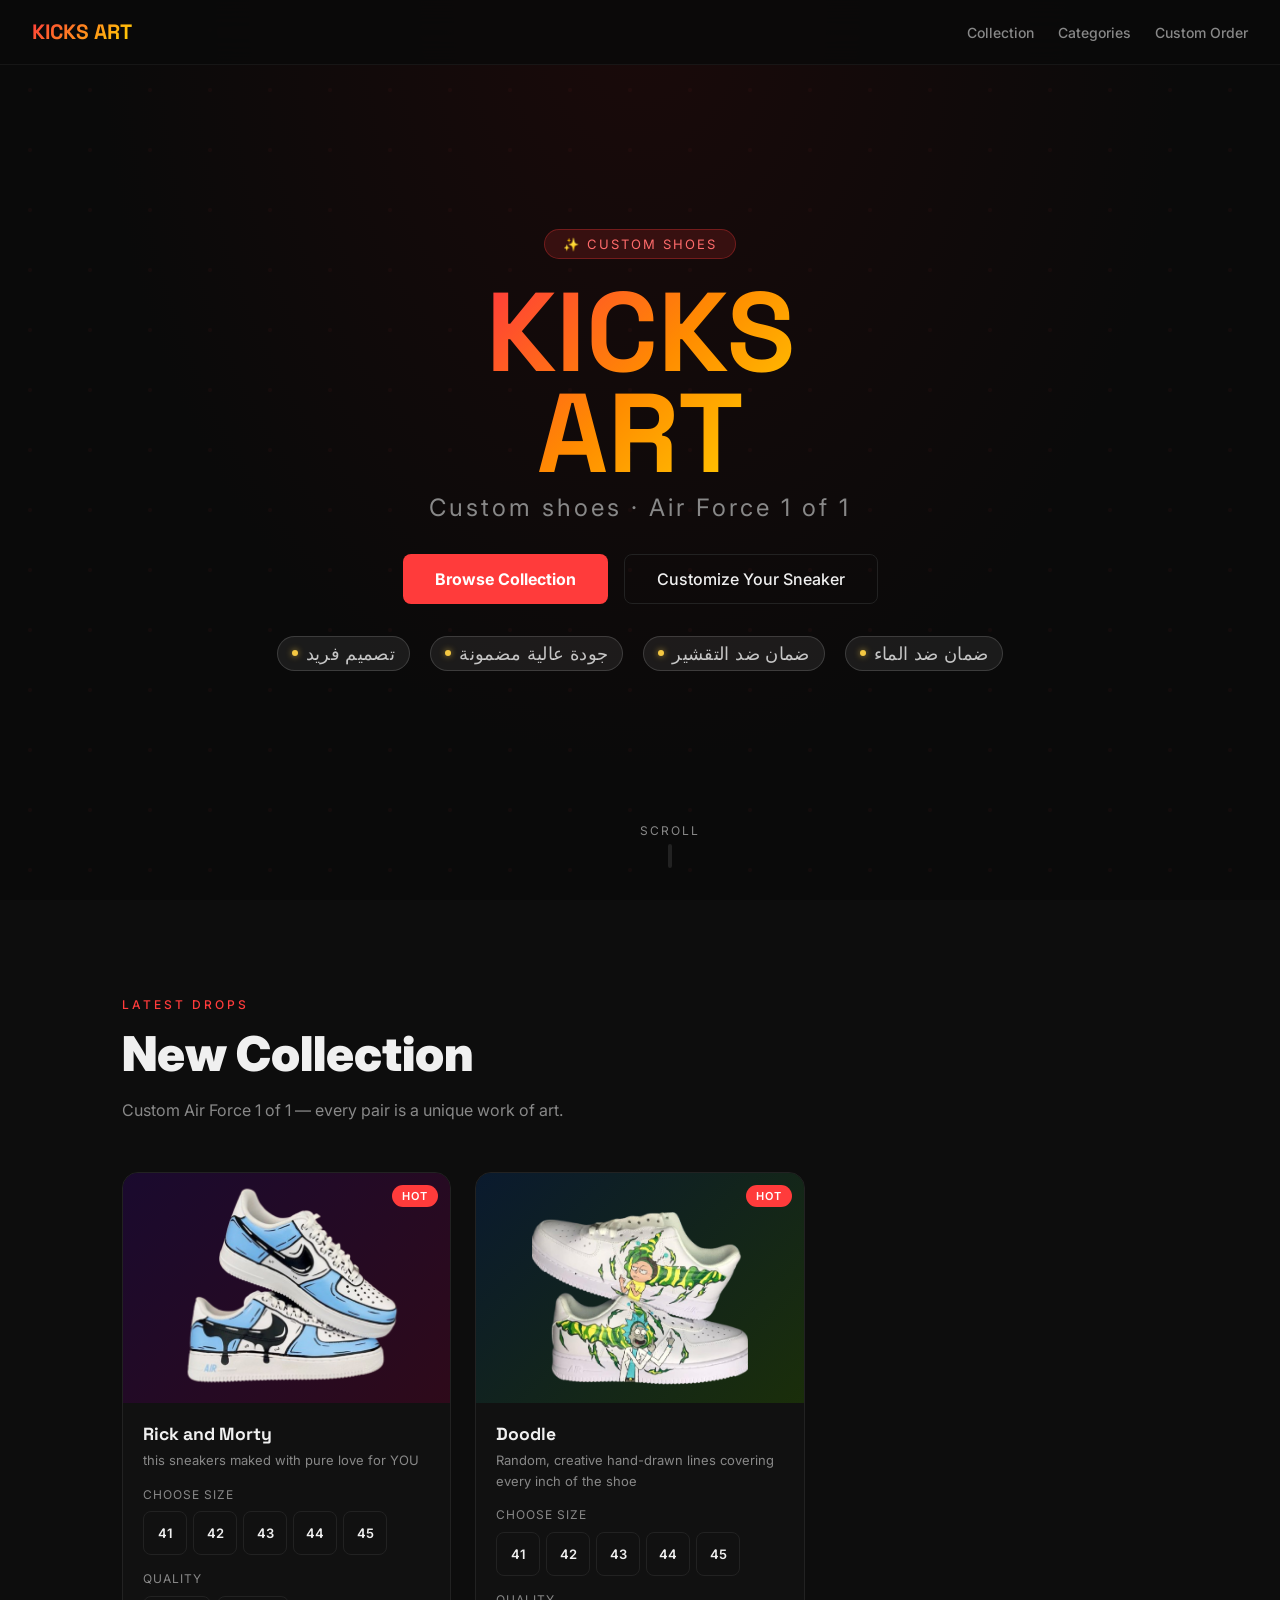
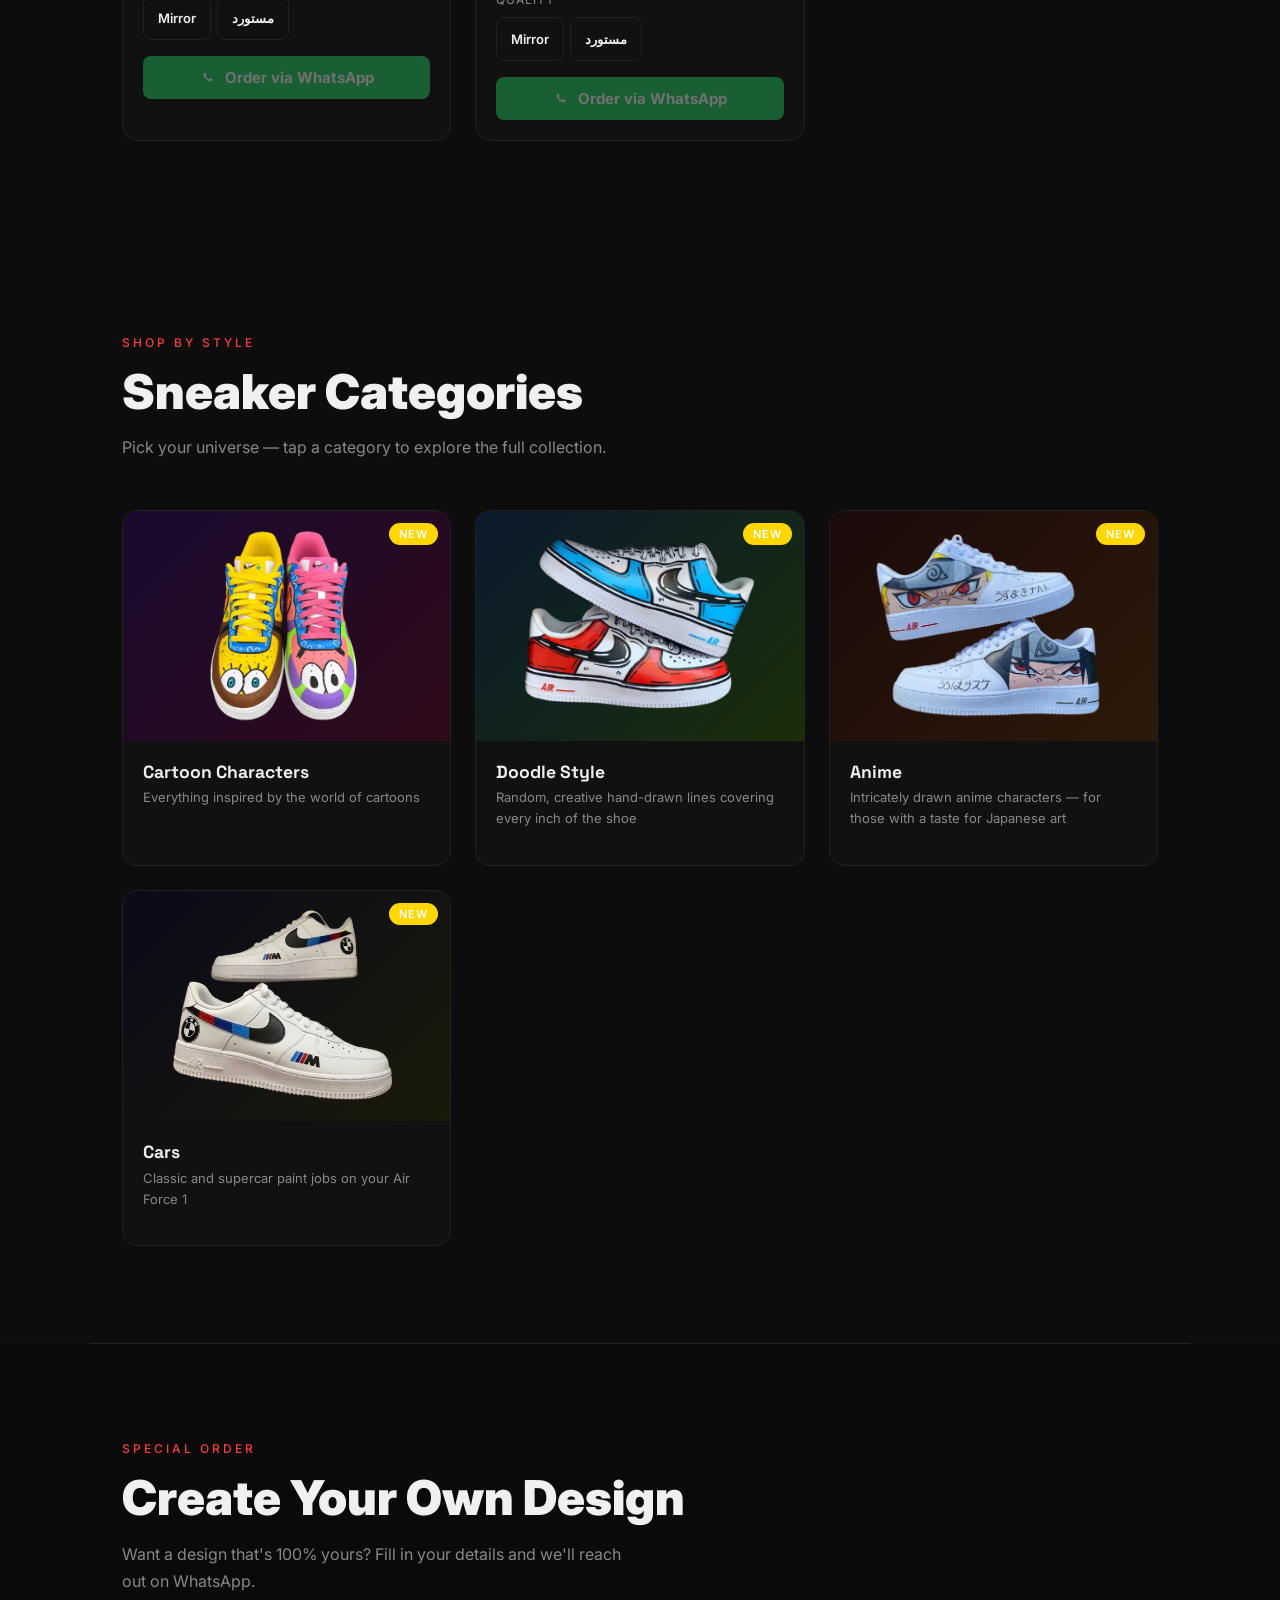
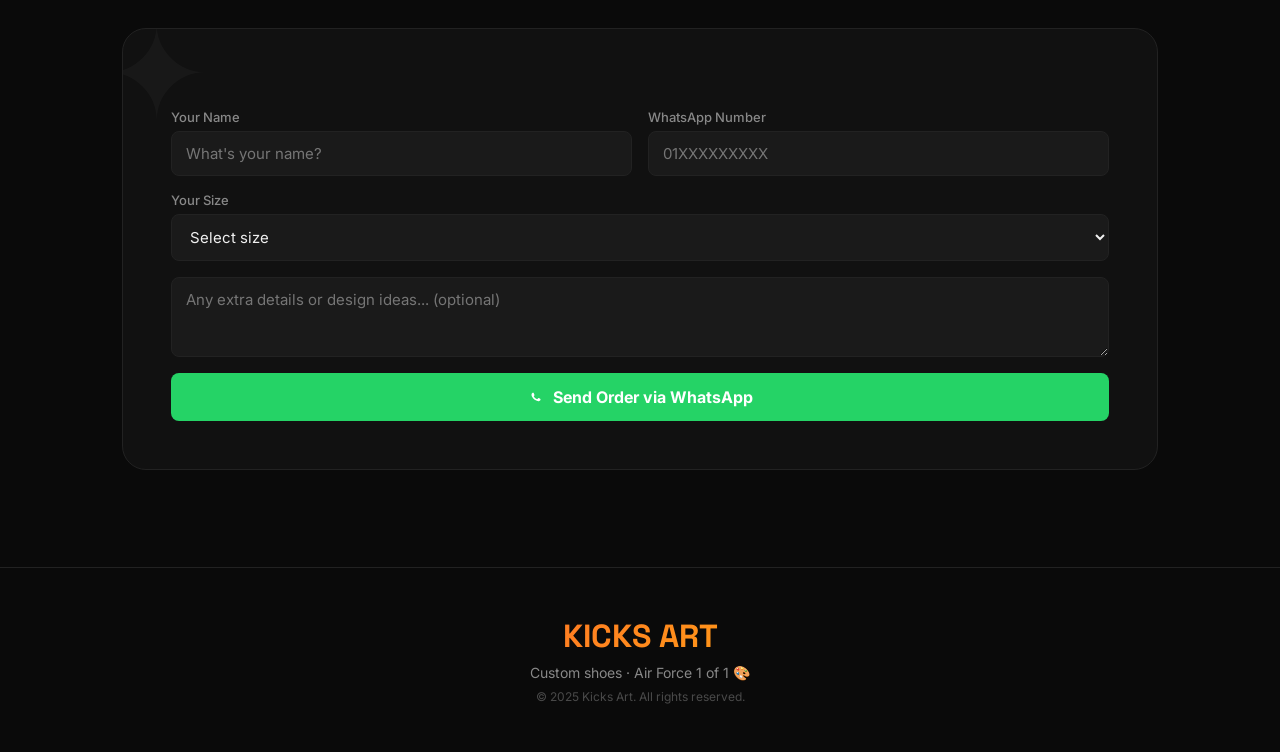
==== commit ddcda593: "collection" ====
--- a/index.html
+++ b/index.html
@@ -121,17 +121,19 @@
         desc: "this sneakers maked with pure love for YOU",
         tag: "HOT", tagClass: "tag-hot",
         bg: "linear-gradient(135deg,#1a0a2e,#2e0a1a)",
-        image: "img/design 1.png",
-        prices: { Mirror: 1800, "مستورد": 1200 }
+        image: "img/doddlllllee.png",
+        prices: { Mirror: 1800, "مستورد": 1200 },
+        classs: "sm"
       },
       {
         id: 2,
-        name: "Doodle Model 2",
-        desc: "Short description for Model 2",
+        name: "Doodle",
+        desc: "Random, creative hand-drawn lines covering every inch of the shoe",
         tag: "HOT", tagClass: "tag-hot",
         bg: "linear-gradient(135deg,#0a1a2e,#1a2e0a)",
-        image: "img/design 2.png",
-        prices: { Mirror: 1800, "مستورد": 1200 }
+        image: "img/rickk.png",
+        prices: { Mirror: 1800, "مستورد": 1200 },
+        classs: "fs"
       },
     ];
 
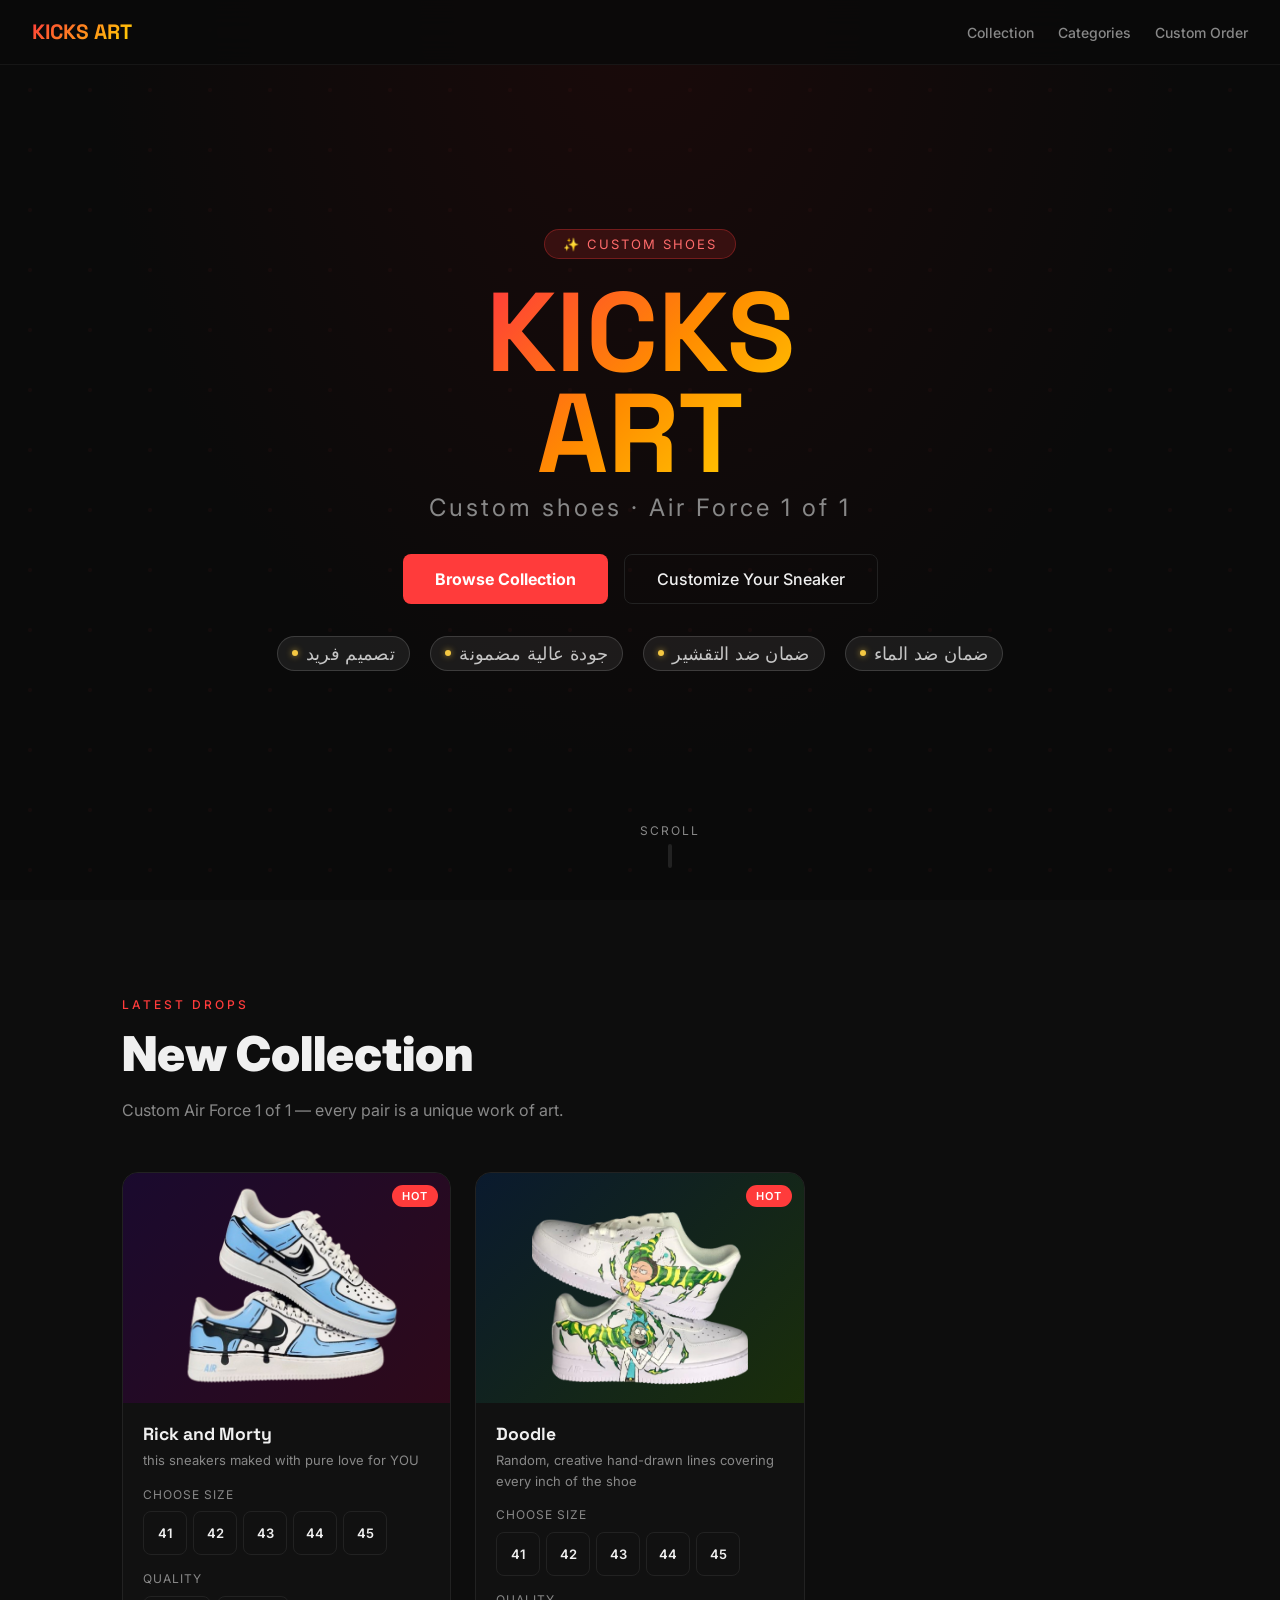
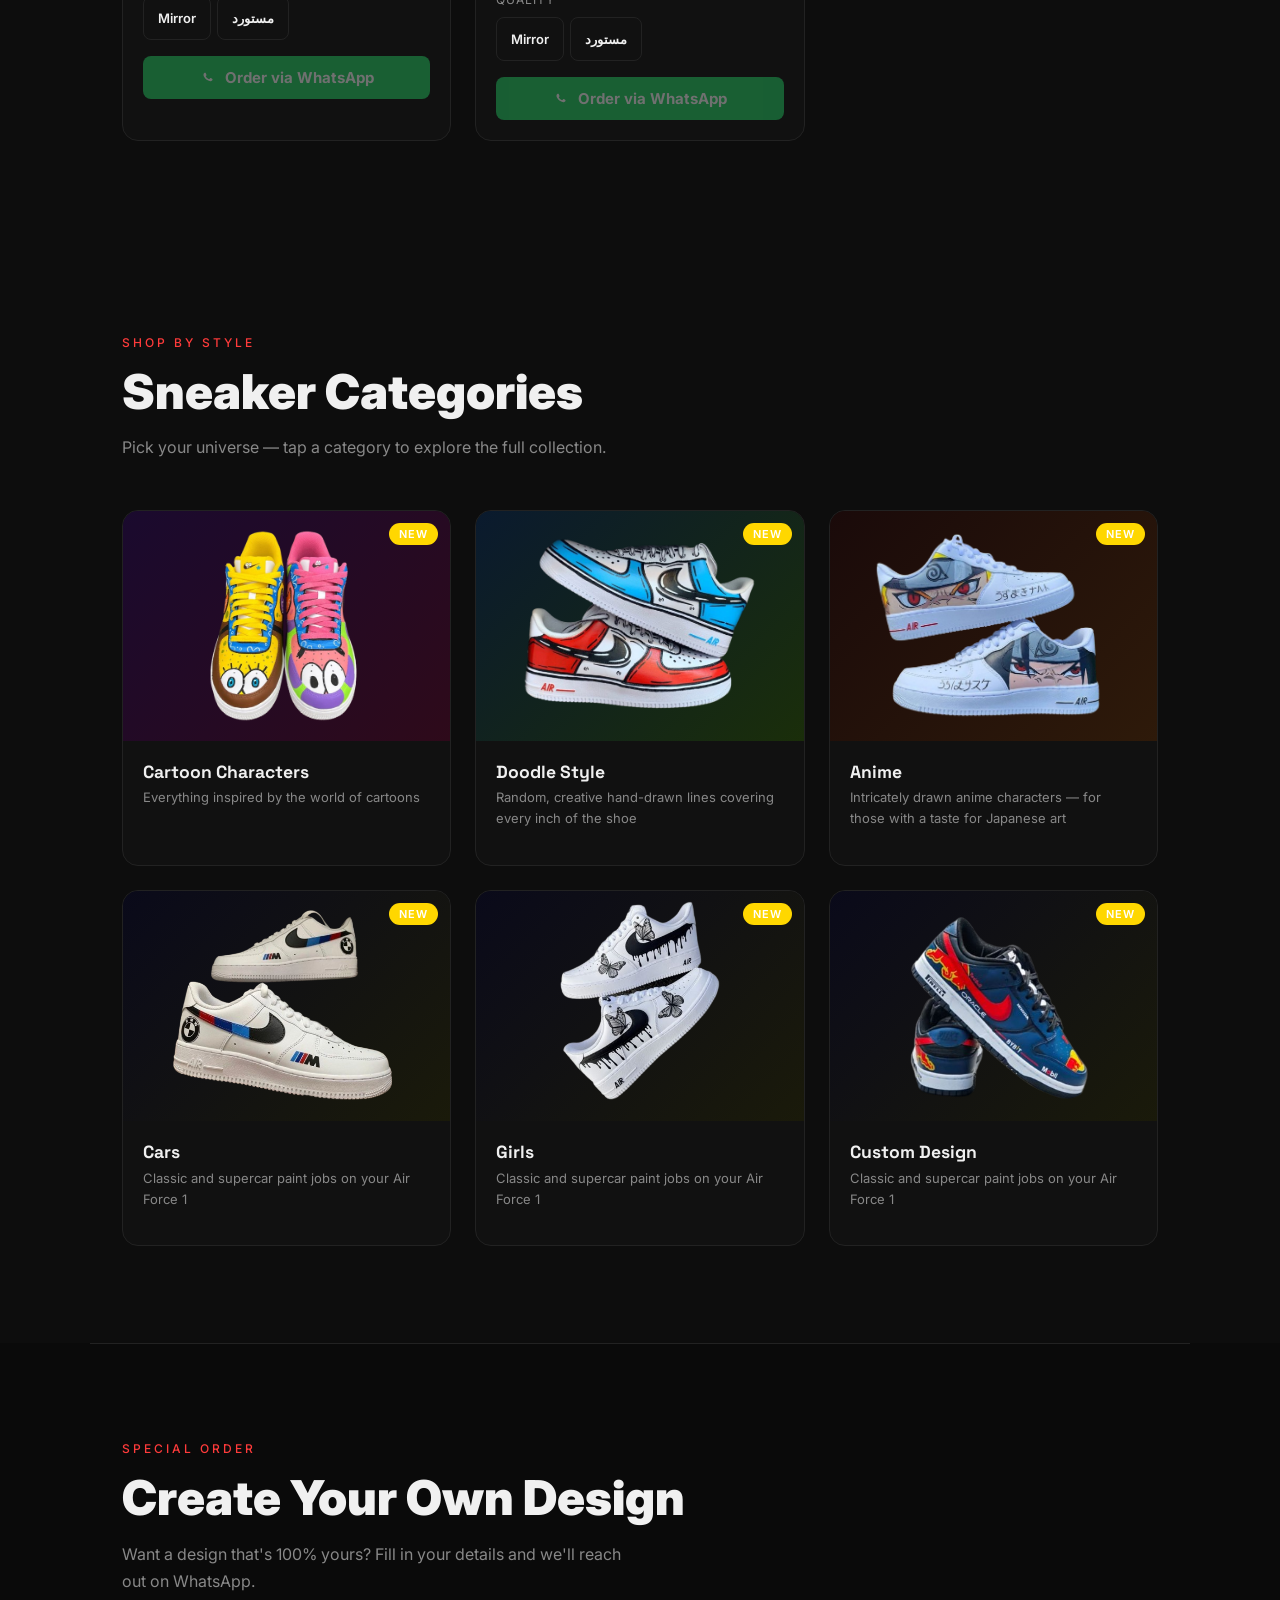
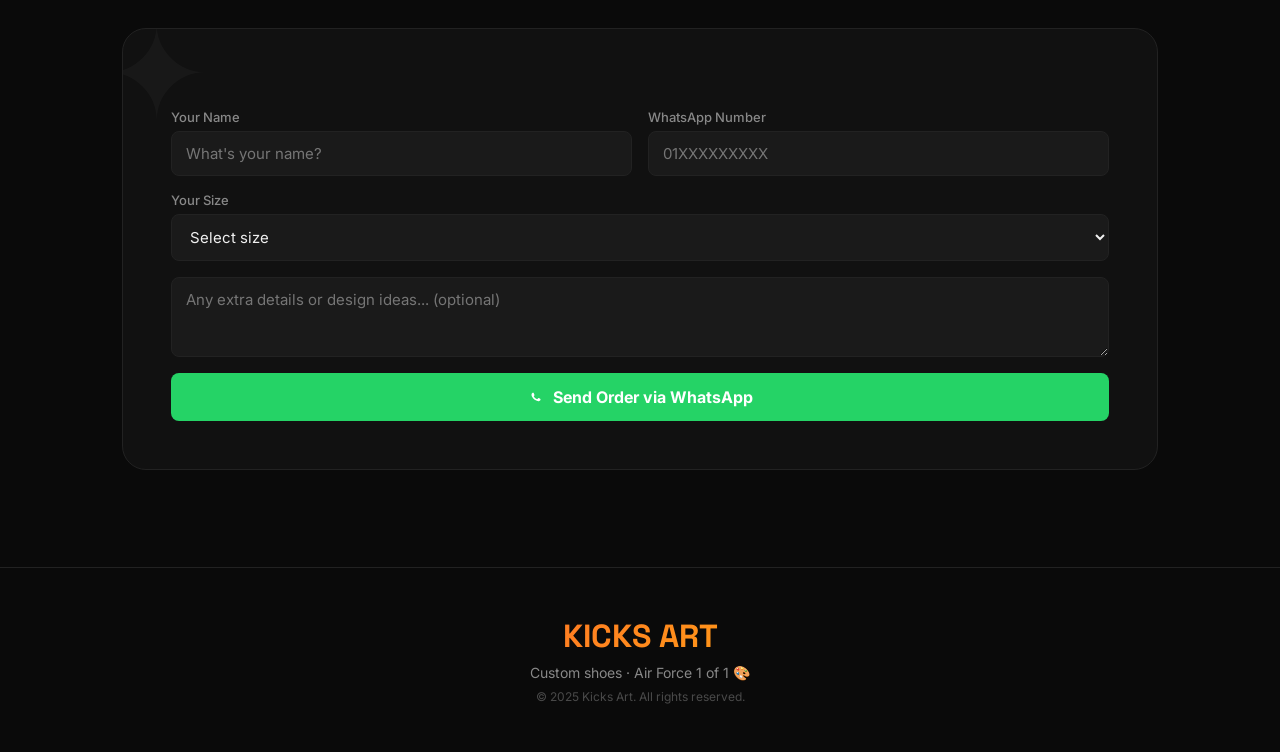
==== commit 7cb95928: "new sections" ====
--- a/index.html
+++ b/index.html
@@ -175,6 +175,24 @@
         image: "img/car.png",
         link: "cars.html", classs: "sm"
       },
+      {
+        id: 5,
+        name: "Girls",
+        desc: "Classic and supercar paint jobs on your Air Force 1",
+        tag: "NEW", tagClass: "tag-new",
+        bg: "linear-gradient(135deg,#0a0a1a,#1a1a0a)",
+        image: "img/girl 1.png",
+        link: "girls.html", classs: "bg"
+      },
+      {
+        id: 6,
+        name: "Custom Design",
+        desc: "Classic and supercar paint jobs on your Air Force 1",
+        tag: "NEW", tagClass: "tag-new",
+        bg: "linear-gradient(135deg,#0a0a1a,#1a1a0a)",
+        image: "img/cust 4.png",
+        link: "custom.html", classs: "sm"
+      },
     ];
 
     function renderSections() {
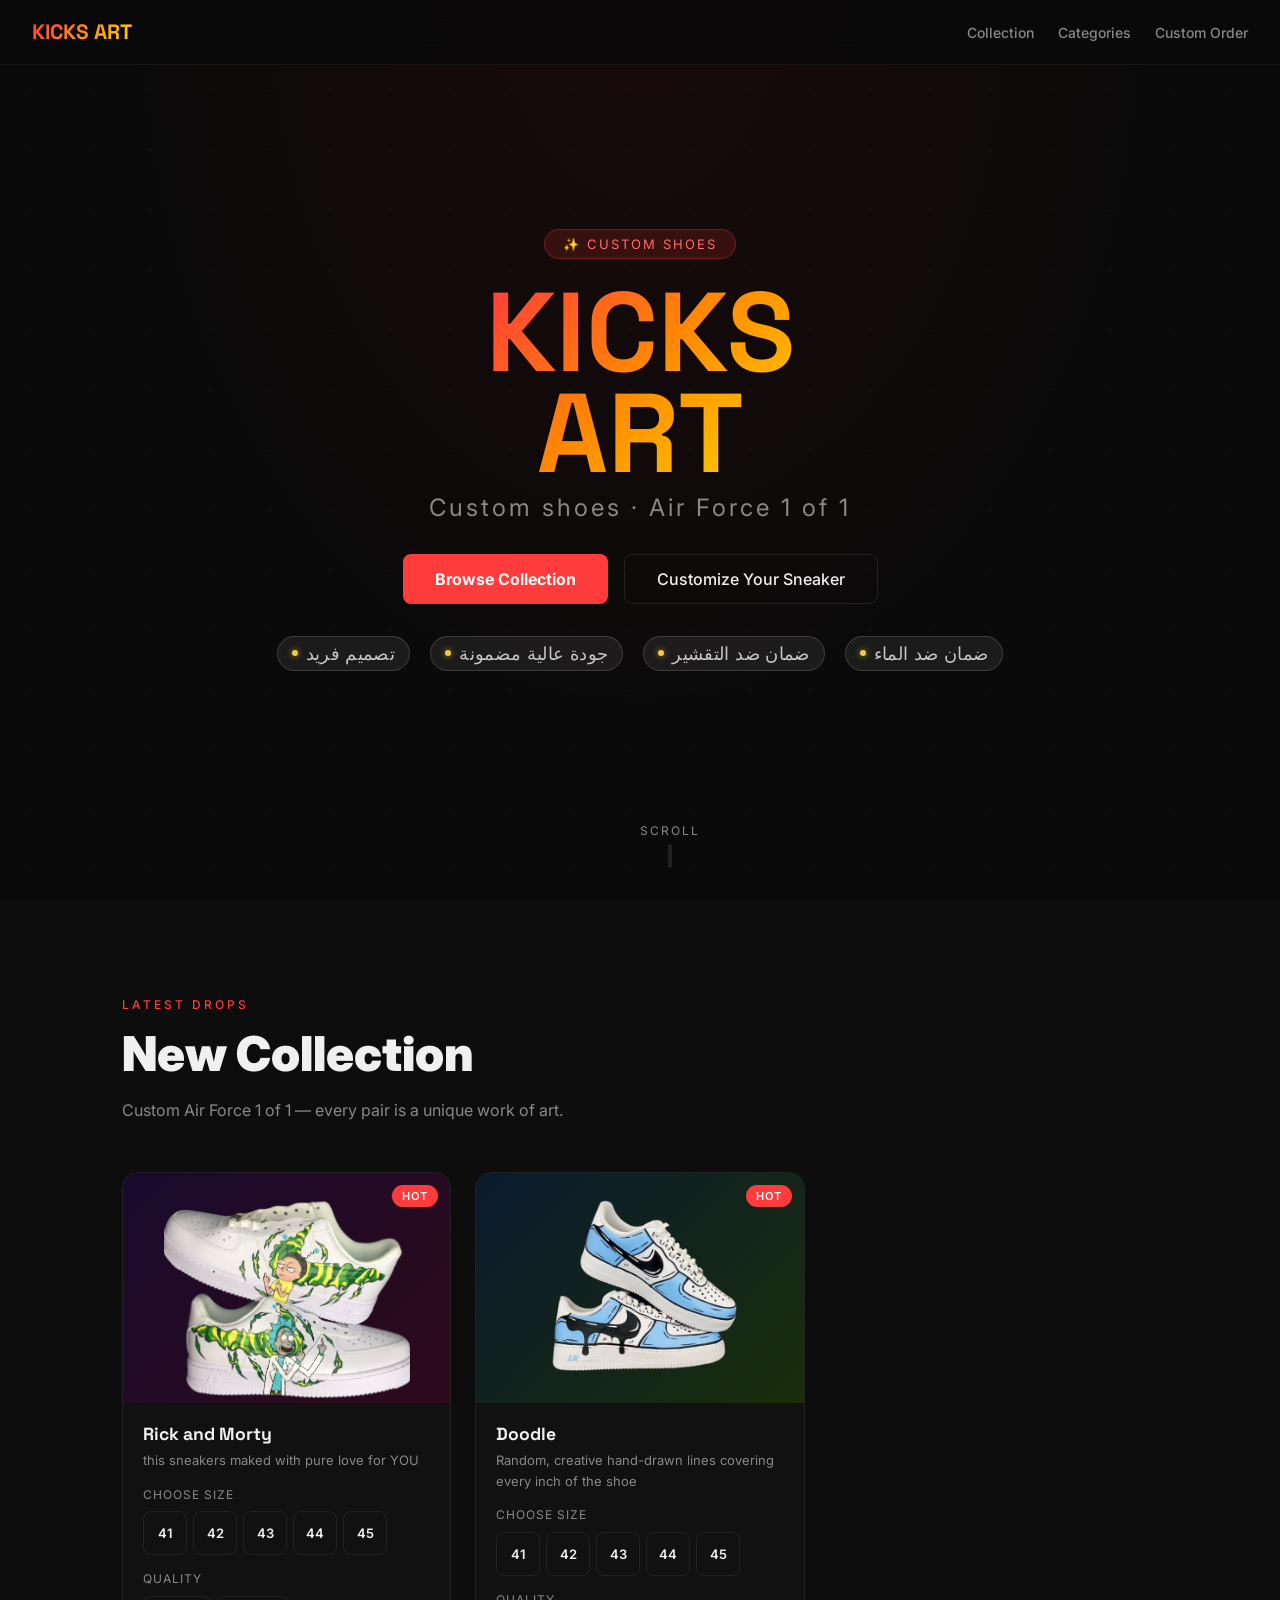
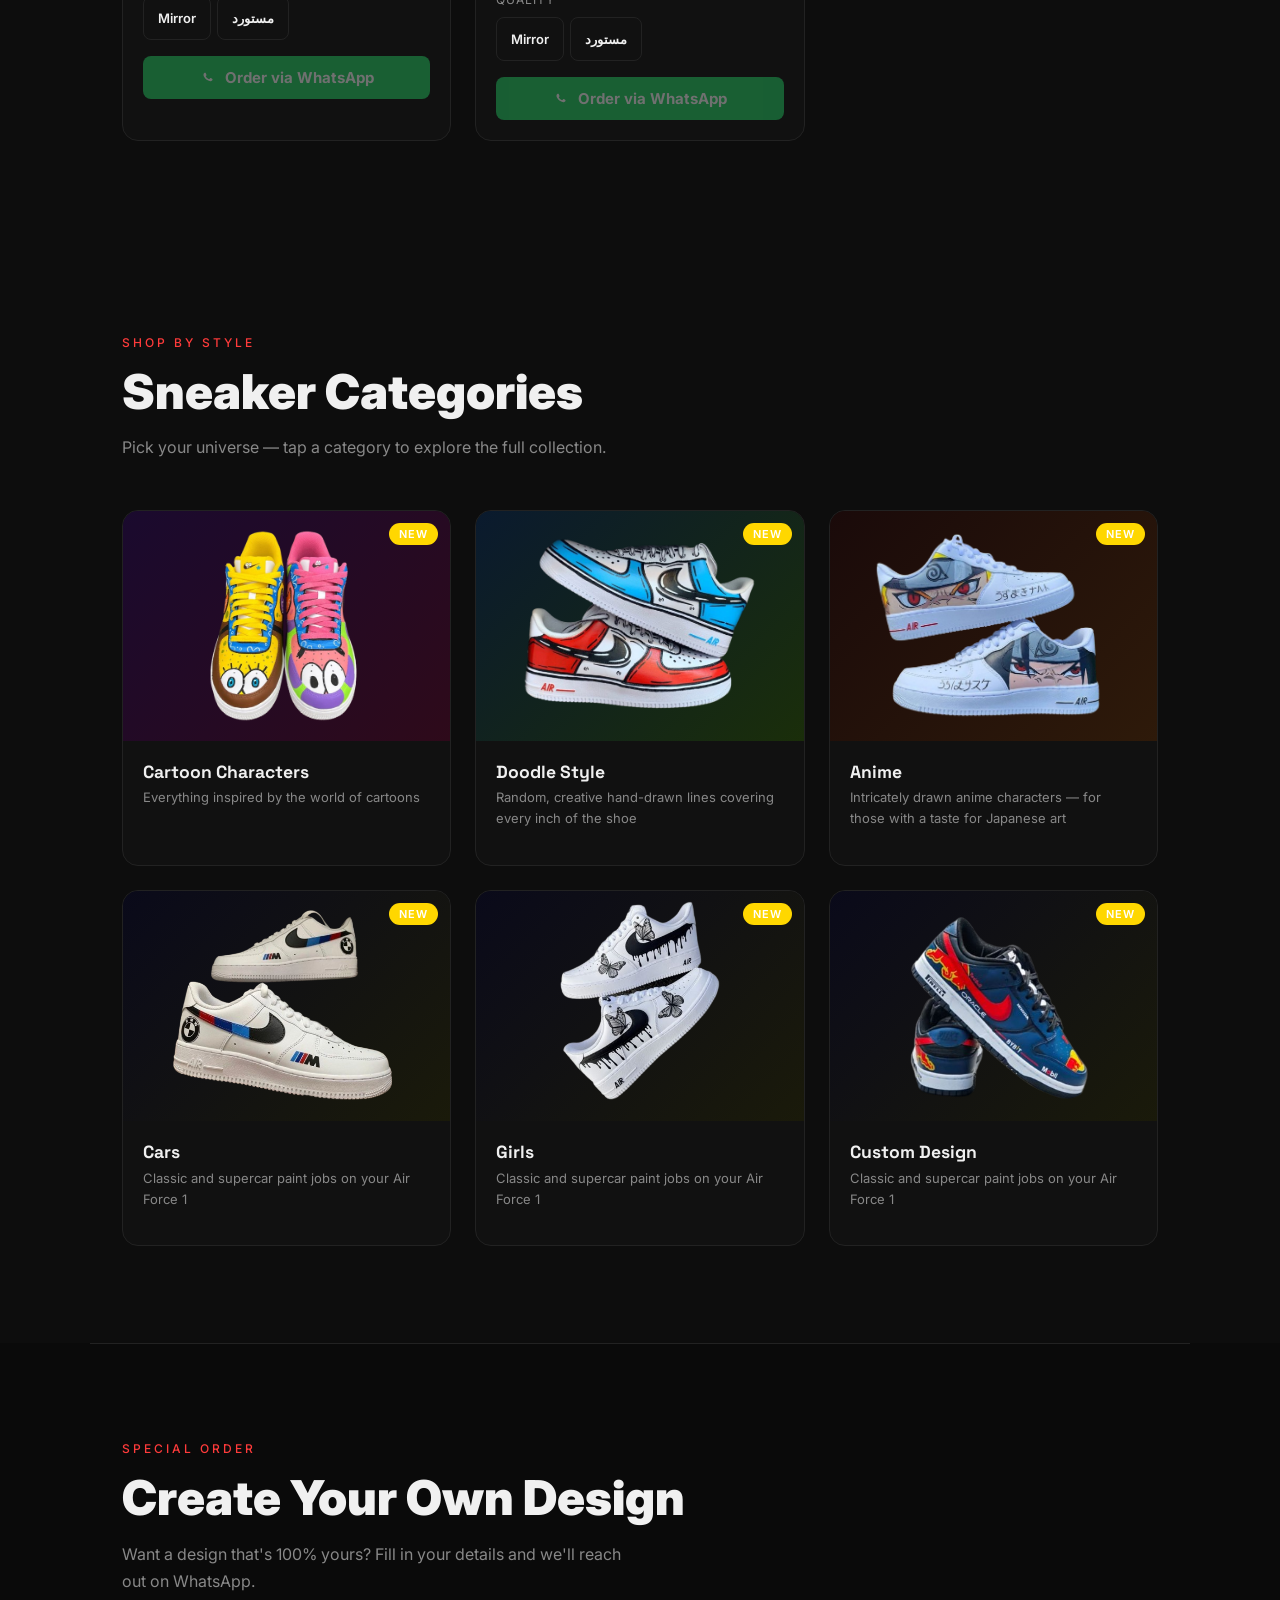
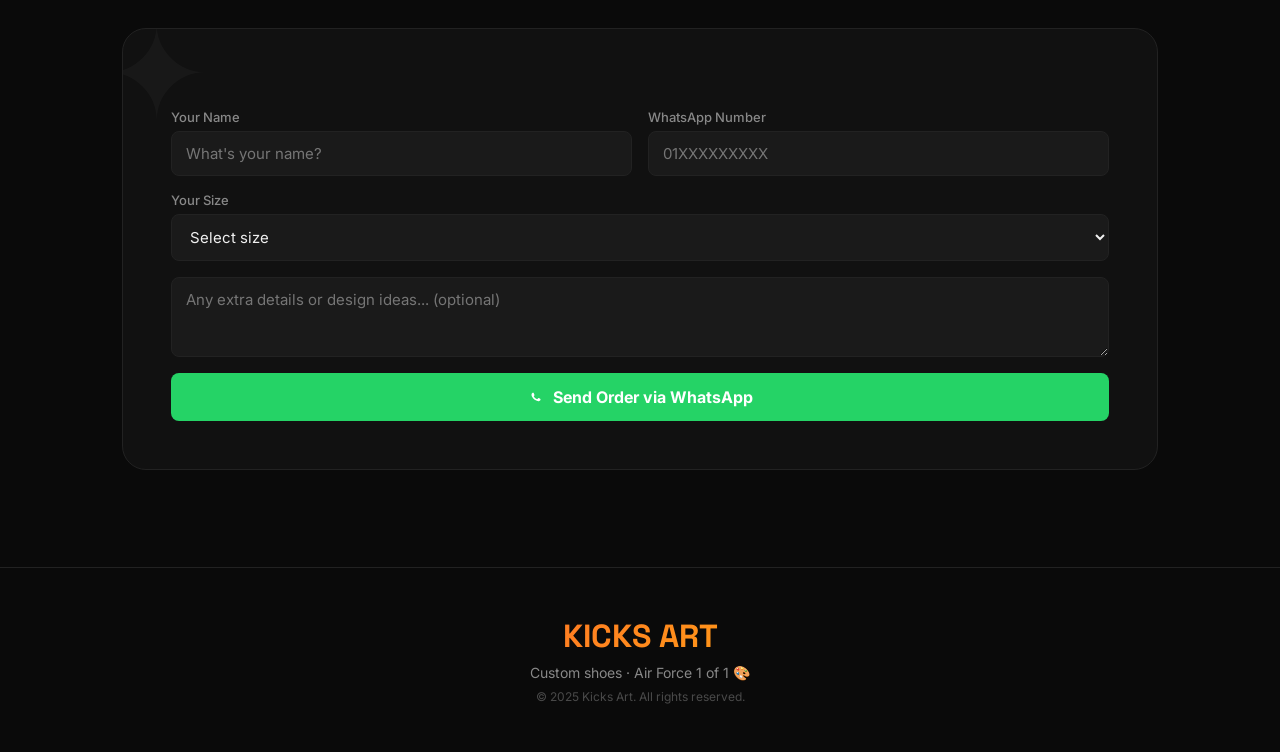
==== commit 7e0cea1e: "7aga baseta" ====
--- a/index.html
+++ b/index.html
@@ -121,7 +121,7 @@
         desc: "this sneakers maked with pure love for YOU",
         tag: "HOT", tagClass: "tag-hot",
         bg: "linear-gradient(135deg,#1a0a2e,#2e0a1a)",
-        image: "img/doddlllllee.png",
+        image: "img/rickk.png",
         prices: { Mirror: 1800, "مستورد": 1200 },
         classs: "sm"
       },
@@ -131,7 +131,7 @@
         desc: "Random, creative hand-drawn lines covering every inch of the shoe",
         tag: "HOT", tagClass: "tag-hot",
         bg: "linear-gradient(135deg,#0a1a2e,#1a2e0a)",
-        image: "img/rickk.png",
+        image: "img/doddlllllee.png",
         prices: { Mirror: 1800, "مستورد": 1200 },
         classs: "fs"
       },
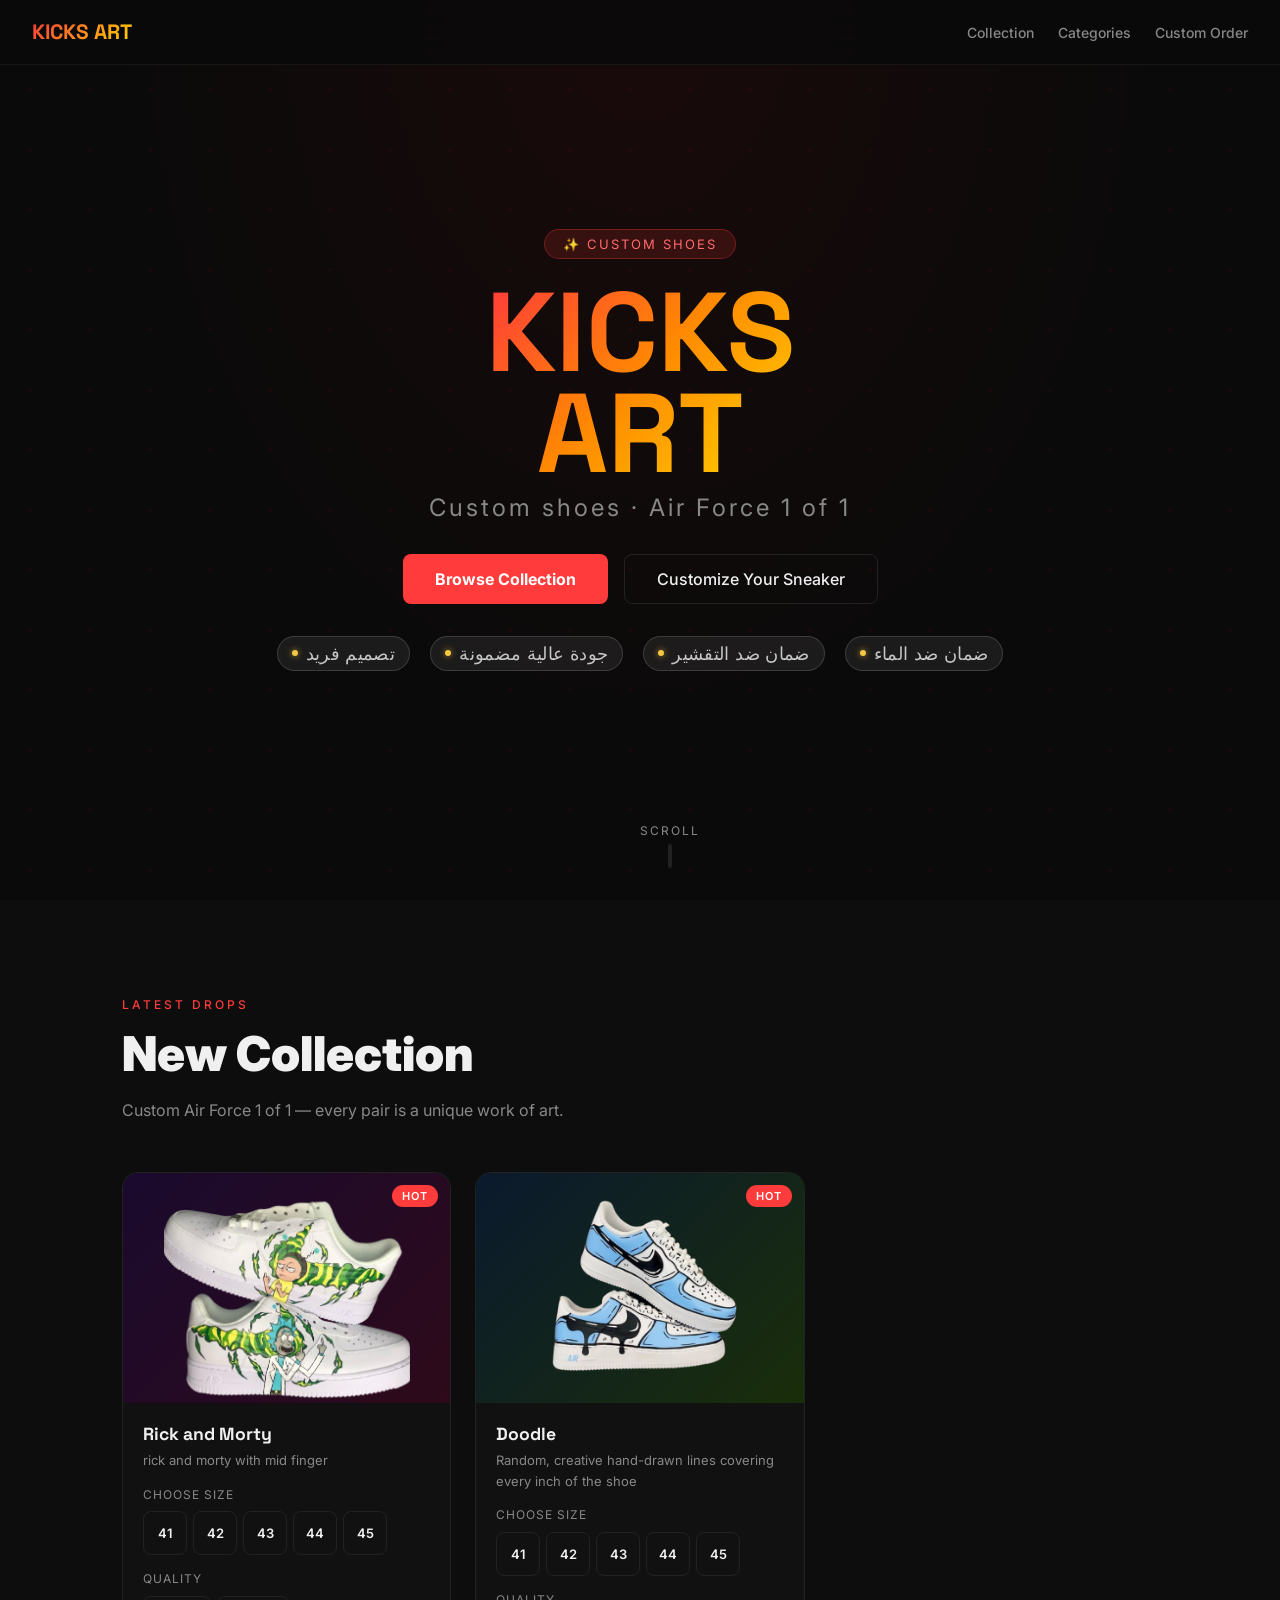
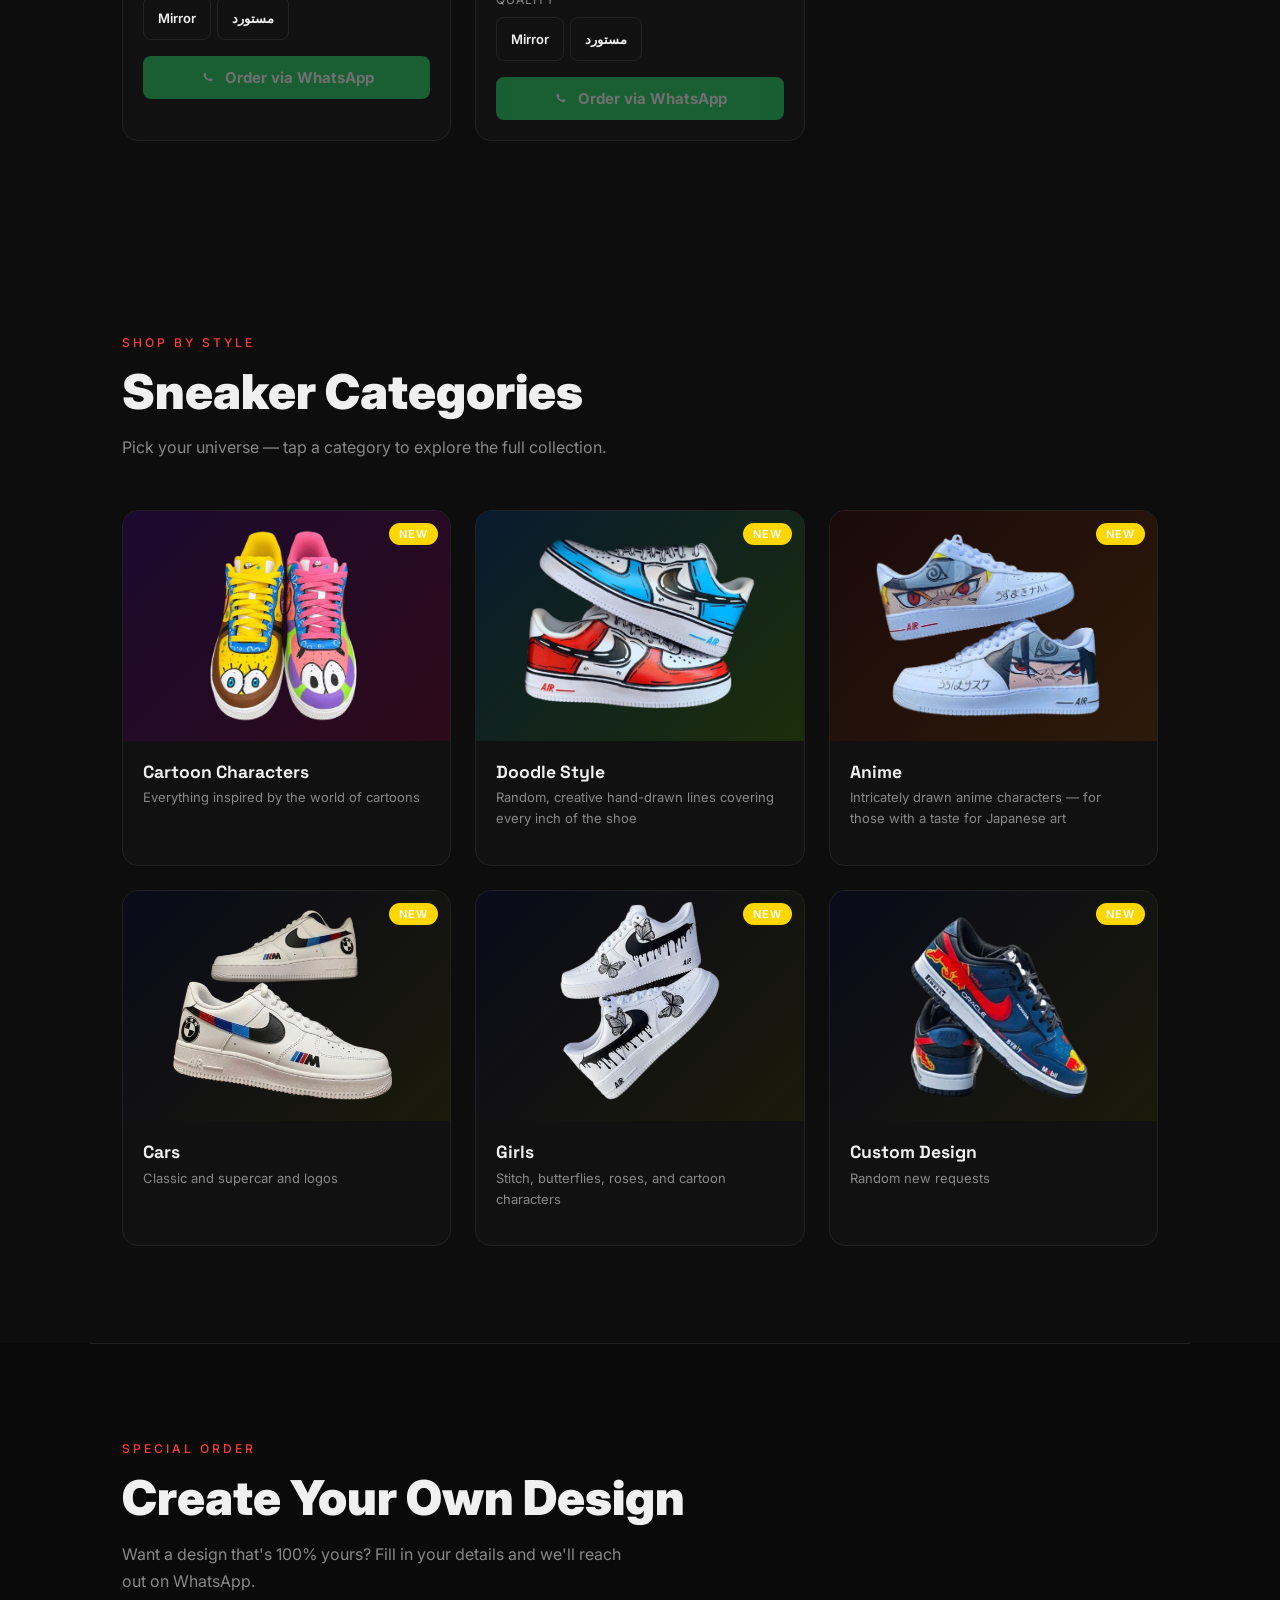
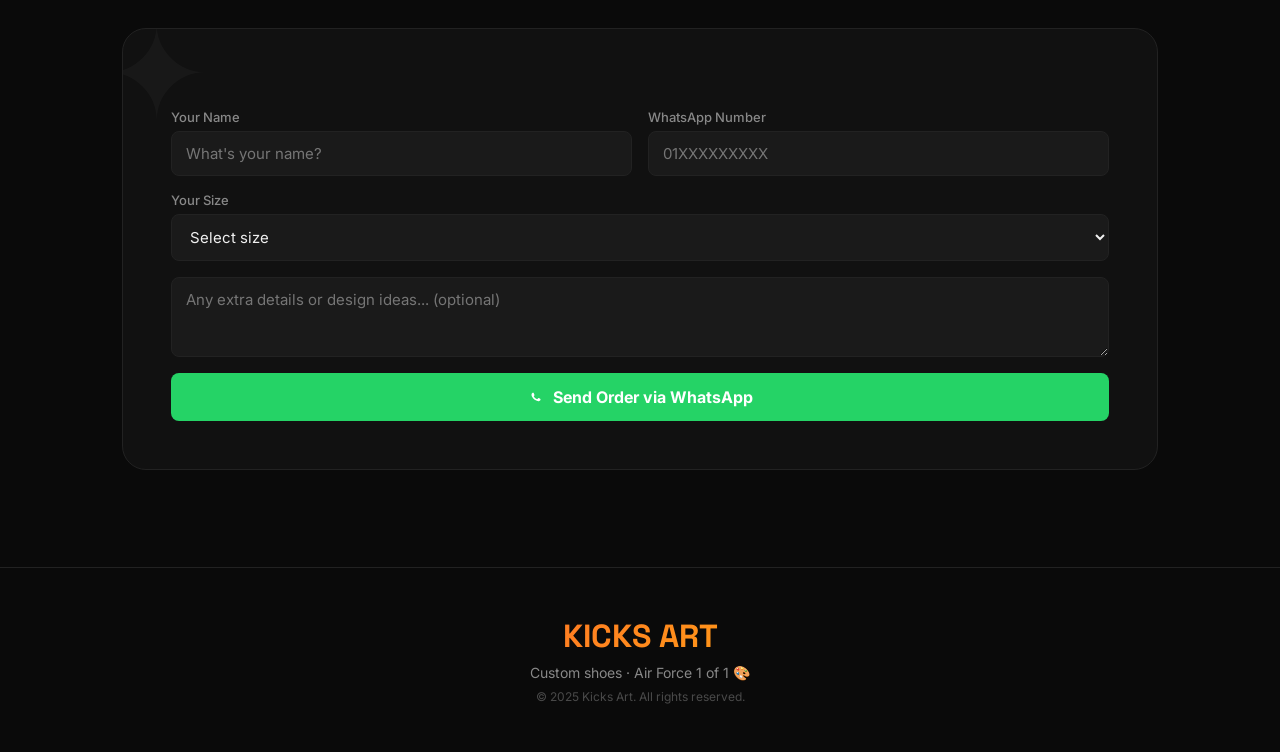
==== commit 64a89ea3: "Add files via upload" ====
--- a/index.html
+++ b/index.html
@@ -118,11 +118,11 @@
       {
         id: 1,
         name: "Rick and Morty",
-        desc: "this sneakers maked with pure love for YOU",
+        desc: "rick and morty with mid finger",
         tag: "HOT", tagClass: "tag-hot",
         bg: "linear-gradient(135deg,#1a0a2e,#2e0a1a)",
         image: "img/rickk.png",
-        prices: { Mirror: 1800, "مستورد": 1200 },
+        prices: { Mirror: 1700, "مستورد": 1200 },
         classs: "sm"
       },
       {
@@ -132,7 +132,7 @@
         tag: "HOT", tagClass: "tag-hot",
         bg: "linear-gradient(135deg,#0a1a2e,#1a2e0a)",
         image: "img/doddlllllee.png",
-        prices: { Mirror: 1800, "مستورد": 1200 },
+        prices: { Mirror: 1500, "مستورد": 1000 },
         classs: "fs"
       },
     ];
@@ -169,7 +169,7 @@
       {
         id: 4,
         name: "Cars",
-        desc: "Classic and supercar paint jobs on your Air Force 1",
+        desc: "Classic and supercar and logos",
         tag: "NEW", tagClass: "tag-new",
         bg: "linear-gradient(135deg,#0a0a1a,#1a1a0a)",
         image: "img/car.png",
@@ -178,7 +178,7 @@
       {
         id: 5,
         name: "Girls",
-        desc: "Classic and supercar paint jobs on your Air Force 1",
+        desc: "Stitch, butterflies, roses, and cartoon characters",
         tag: "NEW", tagClass: "tag-new",
         bg: "linear-gradient(135deg,#0a0a1a,#1a1a0a)",
         image: "img/girl 1.png",
@@ -187,7 +187,7 @@
       {
         id: 6,
         name: "Custom Design",
-        desc: "Classic and supercar paint jobs on your Air Force 1",
+        desc: "Random new requests",
         tag: "NEW", tagClass: "tag-new",
         bg: "linear-gradient(135deg,#0a0a1a,#1a1a0a)",
         image: "img/cust 4.png",
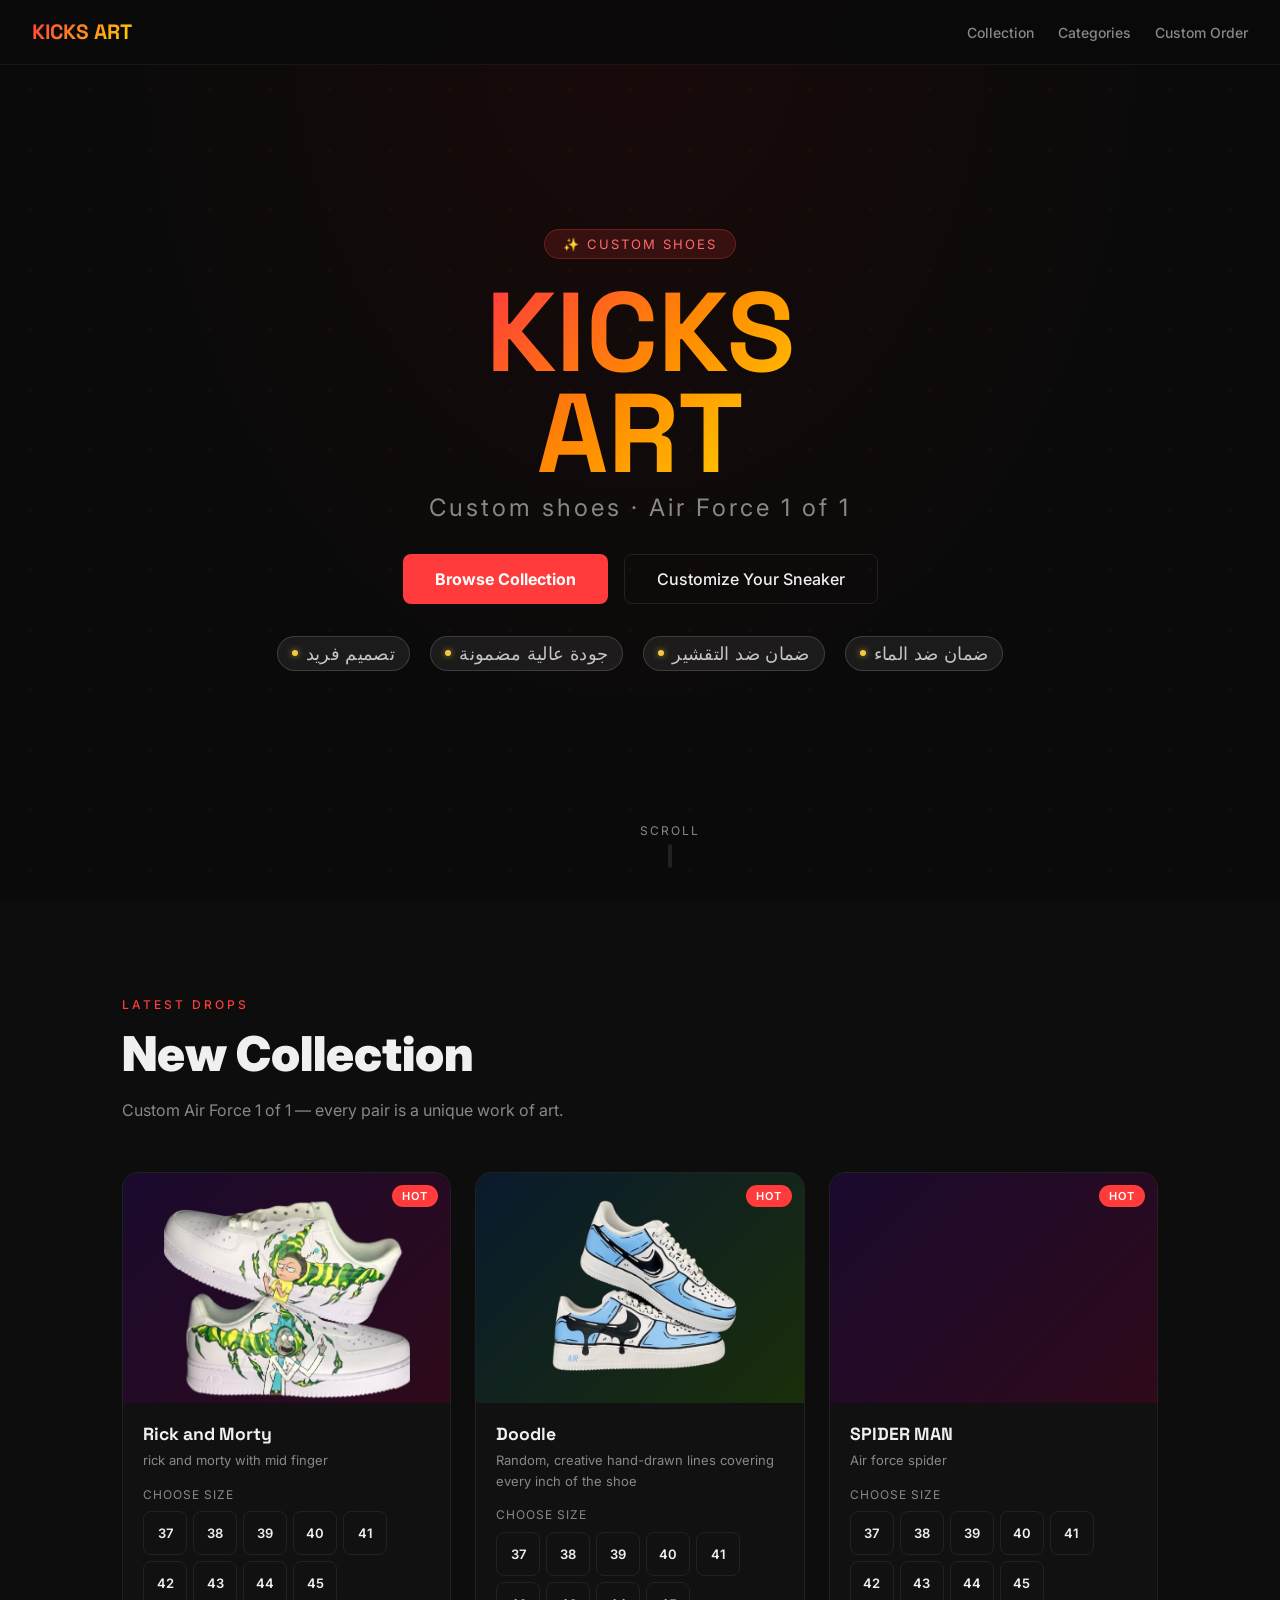
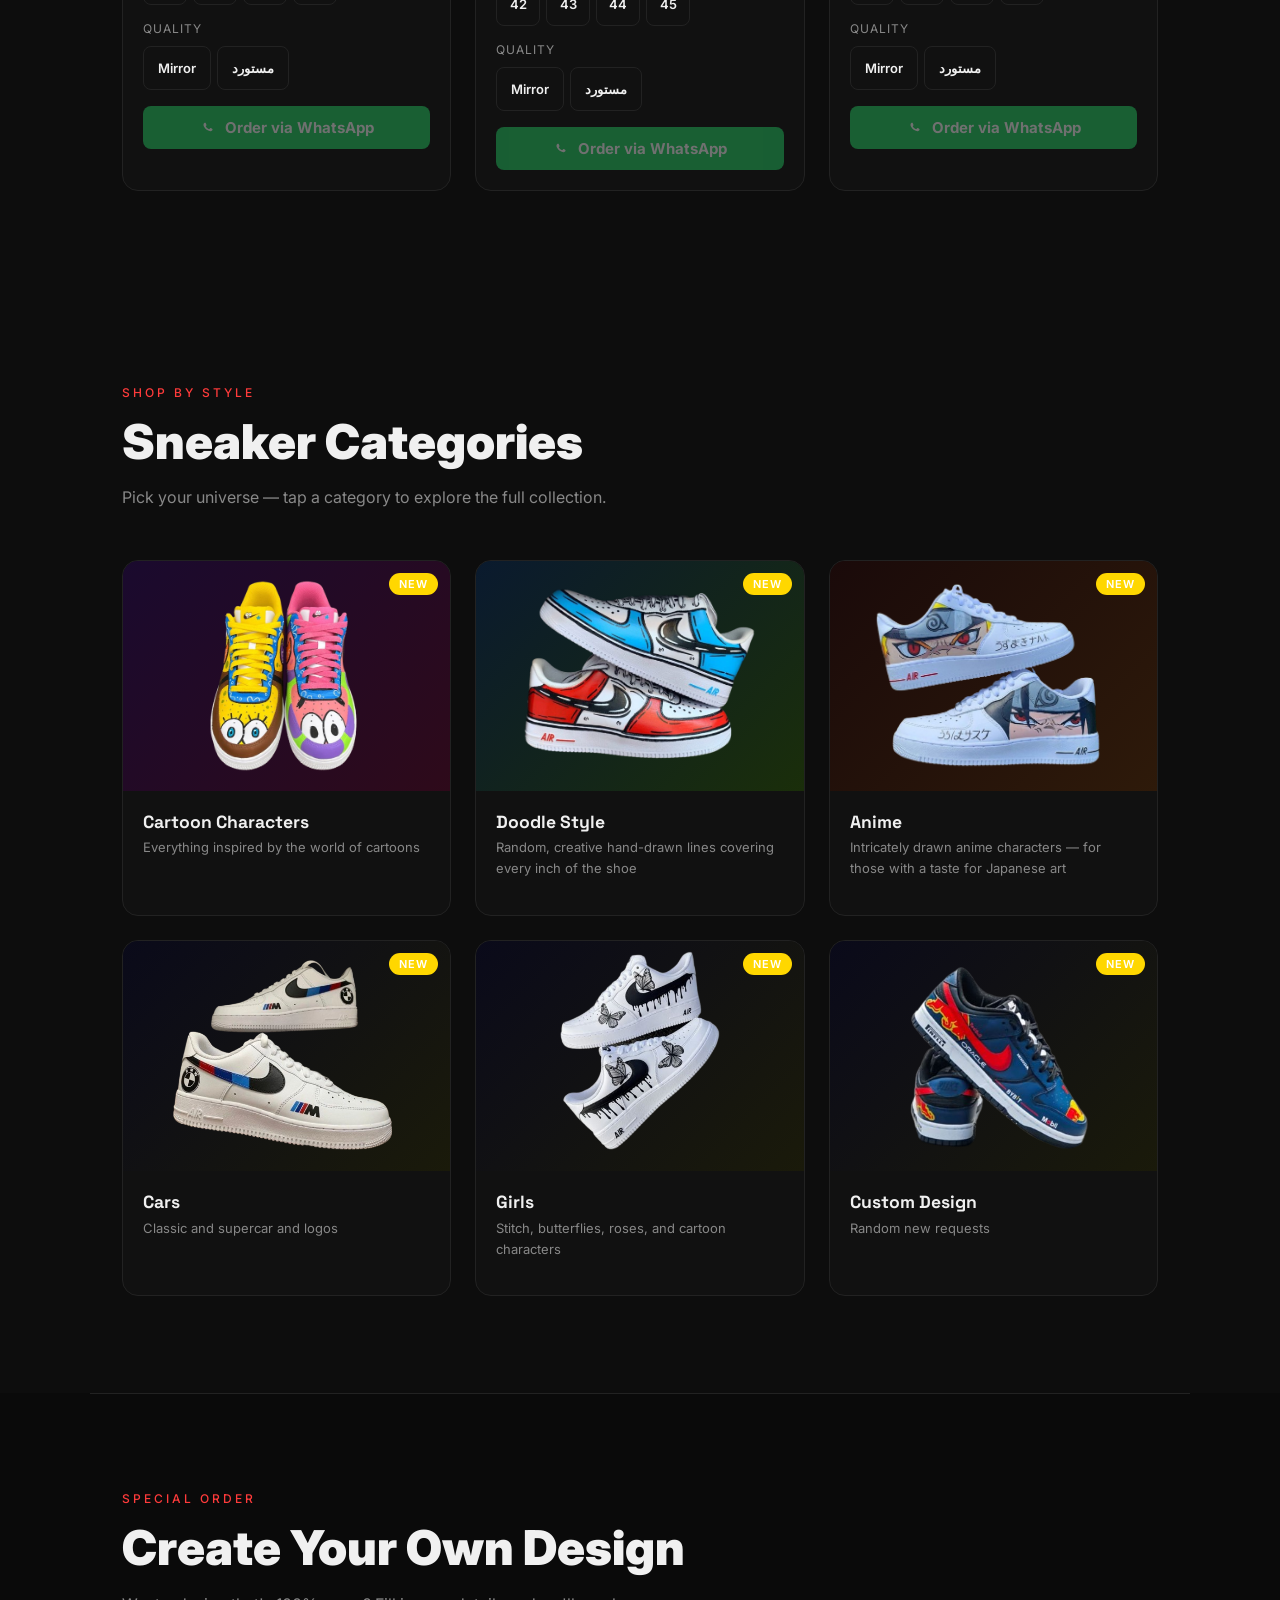
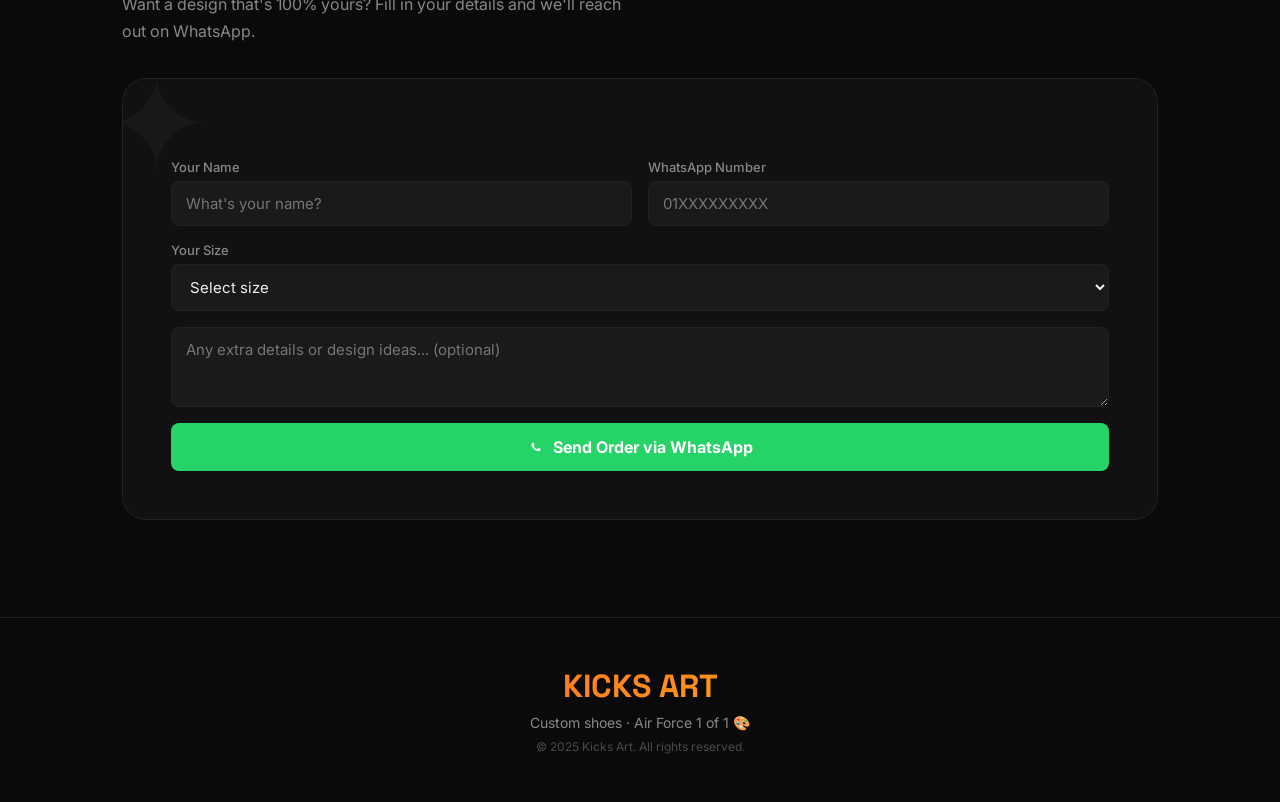
==== commit 2b26d5c3: "Add files via upload" ====
--- a/index.html
+++ b/index.html
@@ -132,7 +132,17 @@
         tag: "HOT", tagClass: "tag-hot",
         bg: "linear-gradient(135deg,#0a1a2e,#1a2e0a)",
         image: "img/doddlllllee.png",
-        prices: { Mirror: 1500, "مستورد": 1000 },
+        prices: { Mirror: 1350, "مستورد": 850 },
+        classs: "fs"
+      },
+      {
+        id: 3,
+        name: "SPIDER MAN",
+        desc: "Air force spider ",
+        tag: "HOT", tagClass: "tag-hot",
+        bg: "linear-gradient(135deg,#1a0a2e,#2e0a1a)",
+        image: "kicks-art-main\img\cartoon ++.png",
+        prices: { Mirror: 1400, "مستورد": 900 },
         classs: "fs"
       },
     ];
